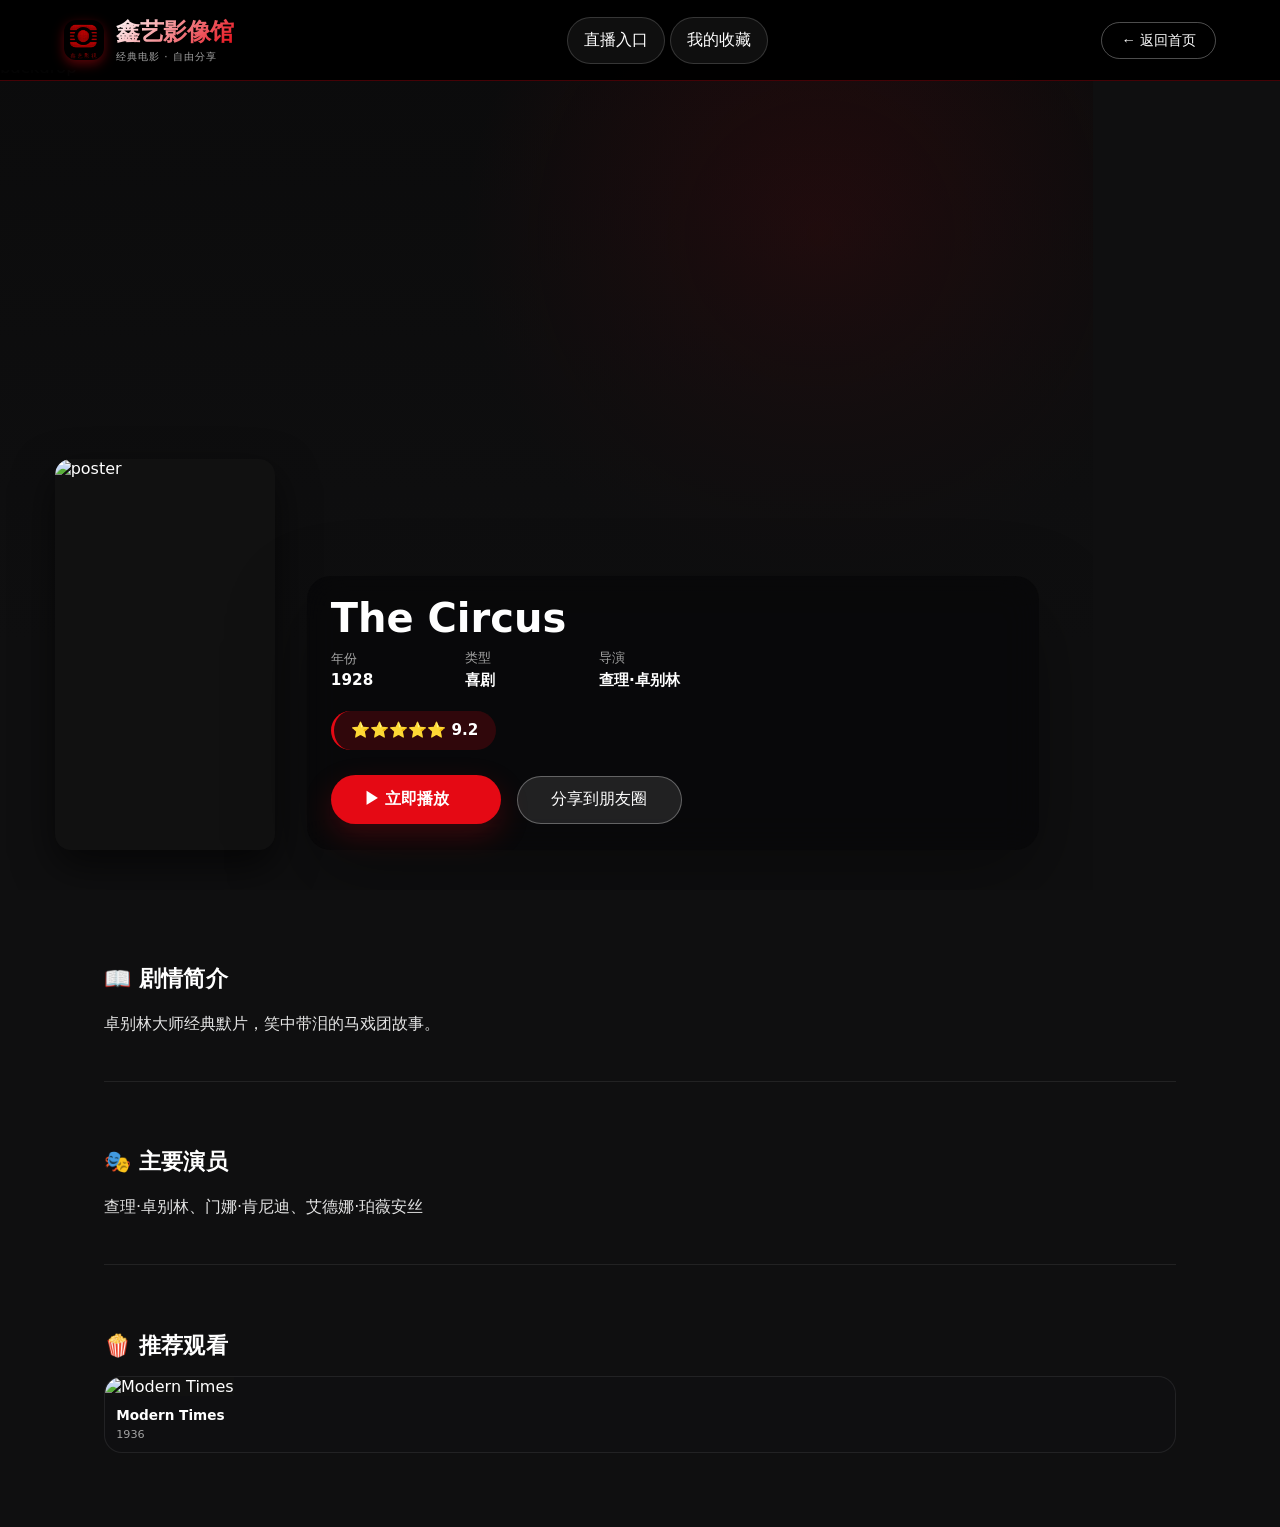
==== detail.html @ df00d4f8 "同步 The General 数据到 detail.html 和 movies-data.js" ====
<!DOCTYPE html>
<html lang="zh-CN">
<head>
    <meta charset="UTF-8">
    <meta name="viewport" content="width=device-width, initial-scale=1.0">
    <meta name="description" content="鑫艺影像馆，经典电影自由分享平台。">
    <meta property="og:title" content="电影详情 - 鑫艺影像馆">
    <meta property="og:description" content="观看并分享经典电影。">
    <meta property="og:image" content="https://pub-c8dff8c2f0a44d65a2aa76008f27ed86.r2.dev/Circle_hb_h.png">
    <meta property="og:type" content="video.movie">
    <link rel="icon" href="logo.png">
    <link rel="apple-touch-icon" href="logo.png">
    <title>电影详情 - 鑫艺影像馆</title>
    <!-- HLS.js 库 (CDN) -->
    <script src="https://cdn.jsdelivr.net/npm/hls.js@latest"></script>
    <style>
        * {
            margin: 0;
            padding: 0;
            box-sizing: border-box;
        }

        body {
            background-color: #0f0f10;
            font-family: system-ui, -apple-system, 'Segoe UI', Roboto, 'Helvetica Neue', sans-serif;
            color: #fff;
        }

        body.modal-open {
            overflow: hidden;
            touch-action: none;
        }

        :root {
            --movie-poster-aspect: 941 / 1672;
            --movie-backdrop-aspect: 1448 / 1086;
            --subtitle-font-family: system-ui, -apple-system, 'Segoe UI', Roboto, 'Helvetica Neue', sans-serif;
            --subtitle-font-size: 1rem;
            --subtitle-line-height: 0.95;
            --subtitle-bottom: 8%;
            --subtitle-offset: 0px;
        }

        /* 导航栏 */
        .navbar {
            position: fixed;
            top: 0;
            left: 0;
            right: 0;
            background: rgba(0,0,0,0.95);
            z-index: 100;
            padding: 1rem 5%;
            display: flex;
            justify-content: space-between;
            align-items: center;
            border-bottom: 1px solid rgba(229, 9, 20, 0.3);
        }

        .logo {
            display: flex;
            align-items: center;
            gap: 12px;
            cursor: pointer;
            transition: all 0.3s;
            text-decoration: none;
            min-width: 0;
        }

        .logo:hover {
            transform: translateY(-2px);
        }

        .logo-icon {
            width: 40px;
            height: 40px;
            flex: 0 0 40px;
            display: block;
            border-radius: 12px;
            box-shadow: 0 4px 12px rgba(229, 9, 20, 0.4);
            transition: all 0.3s;
            object-fit: contain;
            background: transparent;
        }

        .logo:hover .logo-icon {
            transform: rotate(6deg) scale(1.05);
            box-shadow: 0 6px 16px rgba(229, 9, 20, 0.6);
        }

        .logo-text {
            display: flex;
            flex-direction: column;
            gap: 2px;
            min-width: 0;
        }

        .logo-brand {
            font-size: 1.5rem;
            font-weight: 800;
            background: linear-gradient(135deg, #fff 0%, #e50914 100%);
            -webkit-background-clip: text;
            background-clip: text;
            color: transparent;
            letter-spacing: -0.5px;
            transition: all 0.3s;
            white-space: nowrap;
        }

        .logo:hover .logo-brand {
            font-size: 1.55rem;
        }

        .logo-tagline {
            font-size: 0.65rem;
            color: #a3a3a3;
            font-weight: 500;
            letter-spacing: 1px;
            text-transform: uppercase;
            transition: color 0.3s;
            white-space: nowrap;
        }

        .logo:hover .logo-tagline {
            color: #e50914;
        }

        .back-btn {
            background: transparent;
            border: 1px solid rgba(255,255,255,0.3);
            color: white;
            padding: 0.5rem 1.2rem;
            border-radius: 20px;
            cursor: pointer;
            font-size: 0.9rem;
            transition: all 0.2s;
        }
        .nav-link {
            display: inline-flex;
            align-items: center;
            justify-content: center;
            padding: 0.75rem 1rem;
            border-radius: 999px;
            border: 1px solid rgba(255,255,255,0.16);
            color: #fff;
            background: rgba(255,255,255,0.06);
            text-decoration: none;
            transition: all 0.2s;
        }

        .nav-link:hover {
            background: rgba(255,255,255,0.14);
            transform: translateY(-1px);
        }

        .back-btn:hover {
            background: rgba(255,255,255,0.1);
        }

        /* 详情容器 */
        .detail-container {
            margin-top: 70px;
        }

        /* 头部背景 */
        .detail-header {
            position: relative;
            aspect-ratio: var(--movie-backdrop-aspect);
            height: auto;
            max-height: 820px;
            min-height: 520px;
            overflow: hidden;
            background:
                radial-gradient(circle at 75% 20%, rgba(229,9,20,0.16), transparent 34%),
                #0f0f10;
        }

        .detail-backdrop {
            position: absolute;
            width: 100%;
            height: 100%;
            object-fit: cover;
            transform: scale(1.03);
            filter: brightness(0.46) contrast(1.05);
            z-index: 1;
        }

        .detail-overlay {
            position: absolute;
            top: 0;
            left: 0;
            width: 100%;
            height: 100%;
            background: linear-gradient(180deg, rgba(0,0,0,0.25) 0%, rgba(15,15,16,0.92) 70%);
            z-index: 2;
        }

        .detail-hero-content {
            position: absolute;
            bottom: 2rem;
            left: 5%;
            right: 5%;
            z-index: 3;
            display: flex;
            gap: 2rem;
            align-items: flex-end;
            flex-wrap: wrap;
            max-width: 1200px;
            margin: 0 auto;
            padding: 0.5rem 0;
        }

        .detail-poster {
            width: 220px;
            flex-shrink: 0;
            aspect-ratio: var(--movie-poster-aspect);
            border-radius: 16px;
            object-fit: cover;
            background: #111;
            box-shadow: 0 16px 40px rgba(0,0,0,0.6);
        }

        .detail-title-section {
            flex: 1;
            min-width: 240px;
            animation: fadeInUp 0.8s ease-out;
            padding: 1.4rem 1.5rem 1.6rem;
            border-radius: 24px;
            background: rgba(6, 6, 8, 0.62);
            backdrop-filter: blur(18px);
            box-shadow: 0 30px 80px rgba(0, 0, 0, 0.35);
        }

        .detail-title {
            font-size: 2.5rem;
            line-height: 1.02;
            font-weight: 800;
            margin-bottom: 0.6rem;
            max-width: 100%;
        }

        .detail-meta {
            display: flex;
            gap: 1.5rem;
            margin-bottom: 1.25rem;
            flex-wrap: wrap;
            font-size: 0.95rem;
            align-items: center;
        }

        .detail-meta-item {
            display: flex;
            flex-direction: column;
            gap: 0.2rem;
            min-width: 110px;
        }

        .detail-meta-label {
            color: #a3a3a3;
            font-size: 0.82rem;
            letter-spacing: 0.01em;
        }

        .detail-meta-value {
            color: #fff;
            font-weight: 600;
            letter-spacing: 0.01em;
        }

        .detail-rating {
            display: inline-flex;
            align-items: center;
            justify-content: center;
            background: rgba(229,9,20,0.18);
            border-left: 3px solid #e50914;
            padding: 0.65rem 1.1rem;
            border-radius: 999px;
            margin-bottom: 0.2rem;
            font-size: 0.95rem;
            font-weight: 600;
        }

        .detail-actions {
            display: flex;
            gap: 1rem;
            margin-top: 1.4rem;
            flex-wrap: wrap;
            align-items: center;
        }

        .btn-play-large {
            background: #e50914;
            border: none;
            color: white;
            padding: 0.88rem 2.1rem;
            font-size: 1rem;
            font-weight: 700;
            border-radius: 40px;
            cursor: pointer;
            display: inline-flex;
            align-items: center;
            gap: 8px;
            transition: transform 0.2s, background 0.2s;
            min-width: 170px;
            box-shadow: 0 12px 30px rgba(229, 9, 20, 0.22);
        }
        .btn-play-large:hover {
            background: #b20710;
            transform: scale(1.02);
        }

        .btn-share {
            background: rgba(255,255,255,0.1);
            border: 1px solid rgba(255,255,255,0.3);
            color: white;
            padding: 0.8rem 1.5rem;
            border-radius: 40px;
            cursor: pointer;
            font-size: 1rem;
            transition: all 0.2s;
        }
        .btn-share {
            min-width: 165px;
        }

        .btn-share:hover {
            background: rgba(255,255,255,0.22);
        }

        .share-toast {
            position: fixed;
            left: 50%;
            bottom: 2rem;
            transform: translateX(-50%) translateY(20px);
            max-width: min(90vw, 460px);
            background: rgba(24,24,28,0.96);
            color: #fff;
            border: 1px solid rgba(255,255,255,0.14);
            border-radius: 14px;
            padding: 0.9rem 1.1rem;
            box-shadow: 0 16px 40px rgba(0,0,0,0.35);
            opacity: 0;
            pointer-events: none;
            transition: opacity 0.2s, transform 0.2s;
            z-index: 2000;
            line-height: 1.5;
            font-size: 0.92rem;
        }

        .share-toast.show {
            opacity: 1;
            transform: translateX(-50%) translateY(0);
        }

        /* 内容区 */
        .detail-content {
            max-width: 1200px;
            margin: 0 auto;
            padding: 3rem 5%;
            display: grid;
            gap: 2.5rem;
        }

        .content-section {
            margin-bottom: 0;
            padding: 1.6rem 0;
            border-bottom: 1px solid rgba(255,255,255,0.08);
        }

        .content-section:last-child {
            border-bottom: none;
        }

        .section-title {
            font-size: 1.36rem;
            font-weight: 700;
            margin-bottom: 1rem;
            display: flex;
            align-items: center;
            gap: 0.6rem;
            letter-spacing: 0.01em;
        }

        .overview-text {
            line-height: 1.9;
            font-size: 1rem;
            color: #e3e3e3;
            margin-bottom: 1rem;
            max-width: 860px;
        }

        /* 推荐区 */
        .recommendations {
            display: grid;
            grid-template-columns: repeat(auto-fit, minmax(180px, 1fr));
            gap: 1.5rem;
        }

        .rec-card {
            background: rgba(16,16,18,0.96);
            border: 1px solid rgba(255,255,255,0.08);
            border-radius: 18px;
            overflow: hidden;
            cursor: pointer;
            transition: transform 0.25s, box-shadow 0.25s, border-color 0.25s;
        }
        .rec-card:hover {
            transform: translateY(-6px) scale(1.02);
            box-shadow: 0 20px 40px rgba(0,0,0,0.28);
            border-color: rgba(229,9,20,0.25);
        }

        .rec-poster {
            width: 100%;
            aspect-ratio: var(--movie-poster-aspect);
            object-fit: cover;
            background: #111;
        }

        .rec-info {
            padding: 0.7rem;
        }

        .rec-title {
            font-size: 0.85rem;
            font-weight: 600;
            white-space: nowrap;
            overflow: hidden;
            text-overflow: ellipsis;
            margin-bottom: 0.3rem;
        }

        .rec-year {
            font-size: 0.7rem;
            color: #a3a3a3;
        }

        /* 视频播放器 */
        .modal {
            display: none;
            position: fixed;
            top: 0;
            left: 0;
            width: 100%;
            height: 100vh;
            height: 100dvh;
            background: rgba(0,0,0,0.96);
            z-index: 1000;
            justify-content: center;
            align-items: center;
            backdrop-filter: blur(8px);
            padding: max(1rem, env(safe-area-inset-top)) max(1rem, env(safe-area-inset-right)) max(1rem, env(safe-area-inset-bottom)) max(1rem, env(safe-area-inset-left));
        }
        .modal.active {
            display: flex;
            animation: fadeIn 0.2s;
        }
        .modal-container {
            width: 90%;
            max-width: 1000px;
            max-height: calc(100dvh - 2rem);
            background: #000;
            border-radius: 16px;
            overflow: visible;
            position: relative;
        }

        /* 播放器容器 */
        .player-container {
            position: relative;
            width: 100%;
            background: #000;
        }

        .video-wrapper {
            aspect-ratio: 16 / 9;
            width: 100%;
            max-height: calc(100dvh - 2rem);
            position: relative;
            background: #000;
        }
        .video-wrapper video {
            width: 100%;
            height: 100%;
            outline: none;
            display: block;
            object-fit: contain;
        }

        /* 字幕样式 */
        video::cue {
            color: #fff;
            font-family: var(--subtitle-font-family);
            font-size: var(--subtitle-font-size);
            line-height: var(--subtitle-line-height);
            white-space: pre-wrap;
            text-shadow: 0 0 12px rgba(0,0,0,0.9);
            background: rgba(0,0,0,0.35);
            padding: 0.08em 0.18em;
            transform: translateY(var(--subtitle-offset));
        }
        video::-webkit-media-text-track-display-container {
            bottom: var(--subtitle-bottom);
        }

        .menu-section {
            padding: 10px 15px 6px;
            color: rgba(255,255,255,0.75);
            font-size: 12px;
            letter-spacing: 0.04em;
            text-transform: uppercase;
            pointer-events: none;
        }

        .menu-item.selected {
            background: rgba(255,255,255,0.12);
        }

        /* 播放器控制条 */
        .player-controls {
            position: absolute;
            bottom: 0;
            left: 0;
            right: 0;
            background: linear-gradient(180deg, transparent 0%, rgba(0,0,0,0.9) 100%);
            padding: 20px 15px 10px;
            opacity: 0;
            transform: translateY(10px);
            pointer-events: none;
            transition: opacity 0.3s, transform 0.3s;
            z-index: 10;
        }

        .player-container.controls-visible .player-controls {
            opacity: 1;
            transform: translateY(0);
            pointer-events: auto;
        }

        /* 进度条 */
        .progress-bar-container {
            width: 100%;
            height: 4px;
            background: rgba(255,255,255,0.2);
            border-radius: 2px;
            cursor: pointer;
            margin-bottom: 10px;
            position: relative;
        }

        .progress-bar {
            height: 100%;
            background: #e50914;
            border-radius: 2px;
            width: 0%;
            transition: width 0.1s linear;
        }

        .buffer-bar {
            position: absolute;
            height: 100%;
            background: rgba(255,255,255,0.3);
            border-radius: 2px;
            width: 0%;
        }

        /* 控制按钮 */
        .controls {
            display: flex;
            align-items: center;
            justify-content: space-between;
            gap: 10px;
        }

        .controls-left {
            display: flex;
            align-items: center;
            gap: 8px;
        }

        .player-btn {
            background: none;
            border: none;
            color: white;
            cursor: pointer;
            font-size: 18px;
            padding: 4px 8px;
            border-radius: 4px;
            transition: background 0.2s;
        }

        .player-btn:hover {
            background: rgba(255,255,255,0.1);
        }

        .time-display {
            color: #aaa;
            font-size: 12px;
            font-weight: 500;
            min-width: 60px;
        }

        /* 设置菜单 */
        .settings-menu {
            display: none;
            position: absolute;
            bottom: 100%;
            right: 0;
            background: rgba(30,30,30,0.95);
            border-radius: 8px;
            overflow: hidden;
            min-width: 150px;
            margin-bottom: 10px;
            z-index: 20;
        }

        .settings-menu.active {
            display: block;
        }

        .menu-item {
            padding: 10px 15px;
            color: white;
            cursor: pointer;
            font-size: 13px;
            border-bottom: 1px solid rgba(255,255,255,0.1);
            transition: background 0.2s;
        }

        .menu-item:hover {
            background: rgba(255,255,255,0.1);
        }

        .menu-item:last-child {
            border-bottom: none;
        }

        .menu-item.active {
            color: #e50914;
            font-weight: 600;
        }

        /* 状态指示 */
        .player-status {
            position: absolute;
            top: 10px;
            right: 10px;
            background: rgba(0,0,0,0.7);
            color: #aaa;
            padding: 4px 10px;
            border-radius: 4px;
            font-size: 12px;
            z-index: 5;
            display: none;
        }

        .player-status.show {
            display: block;
        }

        .status-buffering::before {
            content: '⟳ ';
            color: #e50914;
            animation: spin 1s linear infinite;
        }

        @keyframes spin {
            0% { transform: rotate(0deg); }
            100% { transform: rotate(360deg); }
        }

        .close-modal {
            position: absolute;
            top: -40px;
            right: 0;
            background: rgba(0,0,0,0.5);
            border: none;
            color: white;
            font-size: 28px;
            cursor: pointer;
            z-index: 10;
            padding: 0 10px;
            border-radius: 30px;
        }

        @keyframes fadeInUp {
            from {
                opacity: 0;
                transform: translateY(40px);
            }
            to {
                opacity: 1;
                transform: translateY(0);
            }
        }
        @keyframes fadeIn {
            from { opacity: 0; }
            to { opacity: 1; }
        }

        @media (max-width: 768px) {
            .navbar {
                gap: 0.6rem;
                padding: 0.75rem 1rem;
            }
            .navbar > div:first-child {
                flex: 1 1 auto;
            }
            .nav-link,
            .back-btn {
                padding: 0.5rem 0.65rem;
                font-size: 0.8rem;
                white-space: nowrap;
            }
            .detail-header {
                height: 560px;
                min-height: 560px;
                max-height: none;
                aspect-ratio: var(--movie-backdrop-aspect);
            }
            .detail-hero-content {
                flex-direction: column;
                align-items: center;
                text-align: center;
            }
            .detail-poster {
                width: 140px;
            }
            .detail-title {
                font-size: 1.8rem;
            }
            .detail-meta {
                justify-content: center;
                gap: 1rem;
            }
            .detail-actions {
                justify-content: center;
            }
            .recommendations {
                grid-template-columns: repeat(auto-fill, minmax(120px, 1fr));
            }
            .logo {
                gap: 8px;
                min-width: 0;
            }
            .logo-icon {
                width: 36px;
                height: 36px;
                flex-basis: 36px;
                font-size: 20px;
            }
            .logo-brand {
                font-size: 1.2rem;
            }
            .logo-tagline {
                font-size: 0.6rem;
                display: none;
            }
            .modal {
                align-items: center;
                width: 100vw;
                height: 100vh;
                height: 100dvh;
                padding: 0;
            }
            .modal-container {
                width: 100vw;
                height: auto;
                max-height: 100dvh;
                max-width: none;
                border-radius: 0;
                overflow: hidden;
                display: flex;
                align-items: center;
                justify-content: center;
            }
            .player-container {
                flex: 0 0 auto;
                width: 100vw;
                min-width: 0;
                min-height: 0;
                display: flex;
                align-items: center;
                justify-content: center;
            }
            .video-wrapper {
                flex: 1 1 auto;
                width: 100%;
                height: auto;
                min-width: 0;
                min-height: 0;
                aspect-ratio: 16 / 9;
                max-height: none;
            }
            .player-controls {
                padding: 16px 10px calc(10px + env(safe-area-inset-bottom));
            }
            .controls {
                gap: 6px;
                min-width: 0;
            }
            .controls-left {
                gap: 4px;
                min-width: 0;
            }
            .player-btn {
                font-size: 16px;
                padding: 5px 7px;
            }
            .time-display {
                min-width: auto;
                font-size: 11px;
                white-space: nowrap;
            }
            .close-modal {
                top: 0.5rem;
                right: 0.5rem;
                width: 40px;
                height: 40px;
                padding: 0;
                display: grid;
                place-items: center;
                background: rgba(0,0,0,0.75);
            }
        }
    </style>
</head>

<body>

<nav class="navbar">
    <div class="logo" onclick="goHome()">
        <img class="logo-icon" src="logo.png" alt="鑫艺影像馆 logo">
        <div class="logo-text">
            <div class="logo-brand">鑫艺影像馆</div>
            <div class="logo-tagline">经典电影 · 自由分享</div>
        </div>
    </div>
    <div>
        <a class="nav-link" href="live.html">直播入口</a>
        <a class="nav-link" href="favorites.html">我的收藏</a>
    </div>
    <button class="back-btn" onclick="goHome()">← 返回首页</button>
</nav>

<div class="detail-container">
    <!-- 头部 -->
    <div class="detail-header">
        <img class="detail-backdrop" id="detailBackdrop" src="" alt="backdrop">
        <div class="detail-overlay"></div>
        <div class="detail-hero-content">
            <img class="detail-poster" id="detailPoster" src="" alt="poster">
            <div class="detail-title-section">
                <h1 class="detail-title" id="detailTitle">加载中...</h1>
                <div class="detail-meta">
                    <div class="detail-meta-item">
                        <div class="detail-meta-label">年份</div>
                        <div class="detail-meta-value" id="detailYear">-</div>
                    </div>
                    <div class="detail-meta-item">
                        <div class="detail-meta-label">类型</div>
                        <div class="detail-meta-value" id="detailGenre">-</div>
                    </div>
                    <div class="detail-meta-item">
                        <div class="detail-meta-label">导演</div>
                        <div class="detail-meta-value" id="detailDirector">-</div>
                    </div>
                </div>
                <div class="detail-rating" id="detailRating">⭐⭐⭐⭐⭐ 9.0</div>
                <div class="detail-actions">
                    <button class="btn-play-large" id="playBtn">▶ 立即播放</button>
                    <button class="btn-share" id="shareMovieBtn" type="button">分享到朋友圈</button>
                </div>
            </div>
        </div>
    </div>

    <div class="share-toast" id="shareToast" role="status" aria-live="polite"></div>

    <!-- 内容 -->
    <div class="detail-content">
        <!-- 剧情简介 -->
        <div class="content-section">
            <h2 class="section-title">📖 剧情简介</h2>
            <p class="overview-text" id="detailOverview"></p>
        </div>

        <!-- 演员信息 -->
        <div class="content-section">
            <h2 class="section-title">🎭 主要演员</h2>
            <div class="overview-text" id="detailCast"></div>
        </div>

        <!-- 推荐电影 -->
        <div class="content-section">
            <h2 class="section-title">🍿 推荐观看</h2>
            <div class="recommendations" id="recommendationsGrid"></div>
        </div>
    </div>
</div>

<!-- 播放器 -->
<div id="videoModal" class="modal">
    <div class="modal-container">
        <button class="close-modal" id="closeModalBtn">✕</button>
        <div class="player-container" id="playerContainer">
            <div class="video-wrapper">
                <video id="videoPlayer" playsinline webkit-playsinline preload="metadata" crossorigin="anonymous" controlsList="nodownload"></video>
                <div class="player-status" id="playerStatus"></div>
            </div>
            <!-- 高级控制条 -->
            <div class="player-controls" id="playerControls">
                <div class="progress-bar-container" id="progressContainer">
                    <div class="buffer-bar" id="bufferBar"></div>
                    <div class="progress-bar" id="progressBar"></div>
                </div>
                <div class="controls">
                    <div class="controls-left">
                        <button class="player-btn" id="playPauseBtn" title="播放/暂停">▶</button>
                        <div class="time-display">
                            <span id="currentTime">0:00</span> / <span id="duration">0:00</span>
                        </div>
                    </div>
                    <div style="flex: 1;"></div>
                    <div class="controls-left">
                        <button class="player-btn" id="speedBtn" title="播放速度">1x</button>
                        <button class="player-btn" id="qualityBtn" title="分辨率">
                            🎬
                            <div class="settings-menu" id="qualityMenu"></div>
                        </button>
                        <button class="player-btn" id="subtitleBtn" title="字幕设置">
                            字
                            <div class="settings-menu" id="subtitleMenu"></div>
                        </button>
                        <button class="player-btn" id="fullscreenBtn" title="全屏">⛶</button>
                    </div>
                </div>
            </div>
        </div>
    </div>
</div>

<script src="player.js?v=20260531-decode-fix"></script>
<script>
    // 电影数据（与主页同步）
    const moviesData = [
        { 
            id: 1,
            title: "The Circus", 
            year: 1928, 
            genre: "Comedy", 
            overview: "卓别林大师经典默片，笑中带泪的马戏团故事。", 
            director: "查理·卓别林",
            cast: "查理·卓别林、门娜·肯尼迪、艾德娜·珀薇安丝",
            rating: "⭐⭐⭐⭐⭐ 9.2", 
            backdrop: "https://pub-c8dff8c2f0a44d65a2aa76008f27ed86.r2.dev/Circle_hb_h.png", 
            poster: "https://pub-c8dff8c2f0a44d65a2aa76008f27ed86.r2.dev/Circle_hb_s.png", 
            hlsUrl: "https://pub-c8dff8c2f0a44d65a2aa76008f27ed86.r2.dev/hls/the-circus/index.m3u8",
            videoUrl: "",
            audioUrl: "",
            fallbackVideoUrl: ""
        },
        { 
            id: 2,
            title: "All Quiet on the Western Front", 
            year: 1930, 
            genre: "Drama", 
            overview: "根据埃里希·玛丽亚·雷马克的同名小说改编，影片以第一次世界大战为背景，通过一个普通德国士兵的视角，真实而深刻地反映了战争的残酷性与毁灭性。影片不仅展现了战争中的血腥与死亡，更重要的是揭示了战争对人性的摧残。这部影片开创了战争电影的新纪元，其反战主题在当时引起了巨大的社会反响。", 
            director: "刘易斯·迈尔斯通",
            cast: "莱万·艾伦、路易斯·沃尔海姆、约翰·威斯利",
            rating: "⭐⭐⭐⭐⭐ 8.9", 
            backdrop: "https://pub-c8dff8c2f0a44d65a2aa76008f27ed86.r2.dev/backdrops/all_quiet_backdrop.jpg?v=20260524", 
            poster: "https://pub-c8dff8c2f0a44d65a2aa76008f27ed86.r2.dev/posters/all_quiet_poster.jpg?v=20260524", 
            hlsUrl: "https://pub-c8dff8c2f0a44d65a2aa76008f27ed86.r2.dev/videos/west_no_war/index.m3u8",
            videoUrl: "", 
            subtitleUrl: "subtitles/west_no_war.vtt",
            fallbackVideoUrl: ""  
        },
        { 
            id: 3,
            title: "Metropolis", 
            year: 1927, 
            genre: "Sci-Fi", 
            overview: "这部德国表现主义科幻杰作由弗里茨·朗执导，设定在未来的摩天楼城市，通过对现代社会阶级分化的讽刺描绘，探讨了资本主义社会中阶级冲突的问题。影片具有超前的视觉设计和宏大的场景制作，深刻影响了后世科幻电影的发展，被认为是电影史上最重要的作品之一。", 
            director: "弗里茨·朗",
            cast: "古斯塔夫·弗勒利希、布里吉特·海姆、阿尔弗雷德·阿贝尔",
            rating: "⭐⭐⭐⭐⭐ 8.5", 
            backdrop: "https://pub-c8dff8c2f0a44d65a2aa76008f27ed86.r2.dev/backdrops/Metropolis_backdrop.jpg", 
            poster: "https://pub-c8dff8c2f0a44d65a2aa76008f27ed86.r2.dev/posters/Metropolis_poster.jpg", 
            hlsUrl: "https://pub-c8dff8c2f0a44d65a2aa76008f27ed86.r2.dev/hls/metropolis/index.m3u8",
            videoUrl: "" 
        },
        { 
            id: 4,
            title: "Nosferatu", 
            year: 1922, 
            genre: "Horror", 
            overview: "这是电影史上第一部吸血鬼电影，改编自勃拉姆·斯托克的经典小说《德古拉》。影片运用了表现主义的视觉手法，营造出压抑而诡异的恐怖氛围。虽然这是一部默片，但导演弗里茨·穆瑙通过精妙的镜头语言、灯光设计和美术指导，创造了一个令人毛骨悚然的吸血鬼形象，至今仍被认为是恐怖电影的经典之作。", 
            director: "弗里茨·穆瑙",
            cast: "马克斯·施雷克、古斯塔夫·冯·瓦根海姆、格雷塔·施罗德-马坦",
            rating: "⭐⭐⭐⭐ 8.0", 
            backdrop: "https://pub-c8dff8c2f0a44d65a2aa76008f27ed86.r2.dev/backdrops/Nosferatu_backdrop.jpg",
            poster: "https://pub-c8dff8c2f0a44d65a2aa76008f27ed86.r2.dev/posters/Nosferatu_poster.jpg",
            hlsUrl: "https://pub-c8dff8c2f0a44d65a2aa76008f27ed86.r2.dev/hls/nosferatu/index.m3u8",
            videoUrl: "" 
        },
        { 
            id: 5,
            title: "Modern Times", 
            year: 1936, 
            genre: "Comedy", 
            overview: "卓别林最后一部默片，也是他对工业时代社会的深刻讽刺。影片讲述了一个工厂工人在现代化生产线中的困境与挣扎，通过幽默夸张的表演手法，揭露了机器时代对人性的压抑。影片将喜剧与社会批评完美融合，既能让观众发笑，又能引发深刻的思考。这部影片标志着默片时代的终结，也是卓别林艺术成就的巅峰之作。", 
            director: "查理·卓别林",
            cast: "查理·卓别林、宝琳·戈达德、亨利·伯格曼",
            rating: "⭐⭐⭐⭐⭐ 9.0", 
            backdrop: "https://pub-c8dff8c2f0a44d65a2aa76008f27ed86.r2.dev/backdrops/modern_times_backdrop.jpg", 
            poster: "https://pub-c8dff8c2f0a44d65a2aa76008f27ed86.r2.dev/posters/modern_times_poster.jpg", 
            hlsUrl: "https://pub-c8dff8c2f0a44d65a2aa76008f27ed86.r2.dev/hls/modern-times/index.m3u8",
            videoUrl: "" 
        },
        { 
            id: 6,
            title: "Frankenstein", 
            year: 1931, 
            genre: "Horror", 
            overview: "科学怪人的银幕始祖，哥特恐怖经典。", 
            director: "詹姆斯·惠尔",
            cast: "科林·克莱夫、鲍里斯·卡洛夫、梅·克拉克",
            rating: "⭐⭐⭐⭐ 7.8", 
            backdrop: "https://pub-c8dff8c2f0a44d65a2aa76008f27ed86.r2.dev/backdrops/frankenstein_backdrop.jpg",
            poster: "https://pub-c8dff8c2f0a44d65a2aa76008f27ed86.r2.dev/posters/frankenstein_poster.jpg",
            hlsUrl: "https://pub-c8dff8c2f0a44d65a2aa76008f27ed86.r2.dev/hls/frankenstein/index.m3u8",
            videoUrl: "",
            audioUrl: "",
            fallbackVideoUrl: ""
        },
        { 
            id: 7,
            title: "The General", 
            year: 1926, 
            genre: "Action", 
            overview: "巴斯特·基顿的火车追逐动作喜剧巅峰。", 
            director: "巴斯特·基顿、克莱德·布鲁克曼",
            cast: "巴斯特·基顿、玛丽昂·梅克、格伦·卡范",
            rating: "⭐⭐⭐⭐⭐ 8.7", 
            backdrop: "https://pub-c8dff8c2f0a44d65a2aa76008f27ed86.r2.dev/backdrops/the_general_backdrop.jpg",
            poster: "https://pub-c8dff8c2f0a44d65a2aa76008f27ed86.r2.dev/posters/the_general_poster.jpg", 
            hlsUrl: "https://pub-c8dff8c2f0a44d65a2aa76008f27ed86.r2.dev/hls/the-general/index.m3u8",
            videoUrl: "",
            audioUrl: "",
            fallbackVideoUrl: ""
        }
    ];

    function getGenreLabel(genre) {
        const map = { Comedy: "喜剧", Drama: "剧情", "Sci-Fi": "科幻", Horror: "恐怖", Action: "动作" };
        return map[genre] || genre;
    }

    // 获取当前电影（从URL或localStorage）
    function getCurrentMovie() {
        const params = new URLSearchParams(window.location.search);
        const movieId = parseInt(params.get('id'));
        const movie = moviesData.find(m => m.id === movieId);
        return movie || moviesData[0];
    }

    const DEFAULT_FALLBACK_VIDEO = '';

    function getMoviePlaybackSource(movie) {
        const hlsUrl = movie.hlsUrl && movie.hlsUrl.trim();
        if (hlsUrl) {
            return {
                url: hlsUrl,
                type: 'hls',
                fallbackUrl: movie.videoUrl || movie.fallbackVideoUrl || DEFAULT_FALLBACK_VIDEO
            };
        }

        return {
            url: movie.videoUrl,
            type: 'auto',
            fallbackUrl: movie.fallbackVideoUrl || DEFAULT_FALLBACK_VIDEO
        };
    }

    window.subtitleTracksMeta = [];
    window.subtitleTracksMovieId = null;

    function getSubtitleTracks(movie) {
        if (!movie) return [];
        if (window.subtitleTracksMovieId === movie.id && Array.isArray(window.subtitleTracksMeta) && window.subtitleTracksMeta.length) {
            return window.subtitleTracksMeta;
        }
        if (Array.isArray(movie.subtitleTracks) && movie.subtitleTracks.length) {
            return movie.subtitleTracks.map(track => ({
                label: track.label || (track.srclang === 'zh' ? '中文' : track.srclang),
                srclang: track.srclang || 'zh',
                src: track.src,
                default: track.default !== false
            }));
        }
        if (movie.subtitleUrl) {
            return [{
                label: movie.subtitleLabel || '中文字幕',
                srclang: movie.subtitleLang || 'zh',
                src: movie.subtitleUrl,
                default: true
            }];
        }
        return [];
    }

    async function resolveSubtitleTracks(movie) {
        if (!movie) return [];
        if (window.subtitleTracksMovieId === movie.id && Array.isArray(window.subtitleTracksMeta) && window.subtitleTracksMeta.length) {
            return window.subtitleTracksMeta;
        }

        if (Array.isArray(movie.subtitleTracks) && movie.subtitleTracks.length) {
            window.subtitleTracksMeta = movie.subtitleTracks.map(track => ({
                label: track.label || (track.srclang === 'zh' ? '中文' : track.srclang),
                srclang: track.srclang || 'zh',
                src: track.src,
                default: track.default !== false
            }));
            window.subtitleTracksMovieId = movie.id;
            return window.subtitleTracksMeta;
        }

        if (!movie.subtitleUrl) {
            window.subtitleTracksMeta = [];
            window.subtitleTracksMovieId = movie.id;
            return [];
        }

        try {
            const response = await fetch(movie.subtitleUrl);
            if (!response.ok) throw new Error('字幕加载失败');
            const text = await response.text();
            const tracks = parseBilingualVttTracks(text);
            if (tracks.length) {
                window.subtitleTracksMeta = tracks;
                window.subtitleTracksMovieId = movie.id;
                return tracks;
            }
        } catch (error) {
            console.warn('Resolve subtitle tracks failed:', error);
        }

        window.subtitleTracksMeta = [{
            label: movie.subtitleLabel || '中文字幕',
            srclang: movie.subtitleLang || 'zh',
            src: movie.subtitleUrl,
            default: true
        }];
        window.subtitleTracksMovieId = movie.id;
        return window.subtitleTracksMeta;
    }

    function parseBilingualVttTracks(text) {
        const cues = [];
        const lines = text.replace(/\r/g, '').split('\n');
        let i = 0;

        while (i < lines.length) {
            const line = lines[i].trim();
            if (!line || line === 'WEBVTT') {
                i += 1;
                continue;
            }

            let identifier = null;
            let timeLine = line;
            if (!timeLine.includes('-->')) {
                identifier = timeLine;
                i += 1;
                timeLine = lines[i] ? lines[i].trim() : '';
            }

            if (!timeLine.includes('-->')) {
                i += 1;
                continue;
            }

            const [start, end] = timeLine.split('-->').map(s => s.trim());
            i += 1;
            const textLines = [];
            while (i < lines.length && lines[i].trim()) {
                textLines.push(lines[i]);
                i += 1;
            }
            cues.push({ identifier, start, end, text: textLines.join('\n') });
        }

        const groups = cues.reduce((acc, cue) => {
            const key = `${cue.start}|${cue.end}`;
            if (!acc[key]) acc[key] = [];
            acc[key].push(cue);
            return acc;
        }, {});

        const chineseCues = [];
        const englishCues = [];

        const detectLang = (content) => {
            if (/[*\u4e00-\u9fff]/.test(content)) return 'zh';
            if (/[A-Za-z]/.test(content)) return 'en';
            return 'unknown';
        };

        Object.values(groups).forEach(group => {
            const zh = group.find(c => detectLang(c.text) === 'zh');
            const en = group.find(c => detectLang(c.text) === 'en');

            if (zh && en) {
                chineseCues.push(zh);
                englishCues.push(en);
                return;
            }

            if (group.length === 1) {
                const parts = group[0].text.split(/\n+/).map(line => line.trim()).filter(Boolean);
                const zhLine = parts.find(line => /[\u4e00-\u9fff]/.test(line));
                const enLine = parts.find(line => /[A-Za-z]/.test(line));
                if (zhLine && enLine) {
                    chineseCues.push({ ...group[0], text: zhLine });
                    englishCues.push({ ...group[0], text: enLine });
                    return;
                }
            }

            if (zh) {
                chineseCues.push(zh);
            }
            if (en) {
                englishCues.push(en);
            }
            if (!zh && !en && group[0]) {
                chineseCues.push(group[0]);
                englishCues.push(group[0]);
            }
        });

        const buildVtt = (cuesList) => {
            return ['WEBVTT', '']
                .concat(cuesList.map(cue => `${cue.start} --> ${cue.end}\n${cue.text}`))
                .join('\n\n');
        };

        const tracks = [];
        if (chineseCues.length) {
            const blob = new Blob([buildVtt(chineseCues)], { type: 'text/vtt' });
            tracks.push({ label: '中文', srclang: 'zh', src: URL.createObjectURL(blob), default: true });
        }
        if (englishCues.length) {
            const blob = new Blob([buildVtt(englishCues)], { type: 'text/vtt' });
            tracks.push({ label: 'English', srclang: 'en', src: URL.createObjectURL(blob), default: chineseCues.length === 0 });
        }
        return tracks;
    }

    window.subtitleStyleState = {
        fontFamily: 'system-ui, -apple-system, "Segoe UI", Roboto, "Helvetica Neue", sans-serif',
        fontSize: '1rem',
        position: 'bottom',
        visible: true
    };

    function updateSubtitleStyleVars() {
        const root = document.documentElement;
        root.style.setProperty('--subtitle-font-family', window.subtitleStyleState.fontFamily);
        root.style.setProperty('--subtitle-font-size', window.subtitleStyleState.fontSize);
        root.style.setProperty('--subtitle-line-height', '0.95');

        let bottomValue = '8%';
        let offsetValue = '0px';
        if (window.subtitleStyleState.position === 'top') {
            bottomValue = '70%';
            offsetValue = '-16px';
        } else if (window.subtitleStyleState.position === 'middle') {
            bottomValue = '35%';
            offsetValue = '-8px';
        }

        root.style.setProperty('--subtitle-bottom', bottomValue);
        root.style.setProperty('--subtitle-offset', offsetValue);
    }

    window.currentSubtitleTrackIndex = 0;

    window.selectSubtitleTrack = function(index) {
        const video = document.getElementById('videoPlayer');
        const tracks = video?.textTracks || [];
        if (!tracks.length || index < 0 || index >= tracks.length) return;

        tracks.forEach((track, i) => {
            track.mode = i === index ? 'showing' : 'disabled';
        });
        window.currentSubtitleTrackIndex = index;
        window.subtitleStyleState.visible = true;
        renderSubtitleMenu();
    };

    window.setSubtitleVisibility = function(enabled) {
        const video = document.getElementById('videoPlayer');
        const tracks = video?.textTracks || [];
        if (!tracks.length) return;

        const track = tracks[window.currentSubtitleTrackIndex] || tracks[0];
        track.mode = enabled ? 'showing' : 'disabled';
        window.subtitleStyleState.visible = enabled;
        renderSubtitleMenu();
    };

    window.setSubtitleFontFamily = function(fontFamily) {
        window.subtitleStyleState.fontFamily = fontFamily;
        updateSubtitleStyleVars();
        renderSubtitleMenu();
    };

    window.setSubtitleFontSize = function(fontSize) {
        window.subtitleStyleState.fontSize = fontSize;
        updateSubtitleStyleVars();
        renderSubtitleMenu();
    };

    window.setSubtitlePosition = function(position) {
        window.subtitleStyleState.position = position;
        updateSubtitleStyleVars();
        renderSubtitleMenu();
    };

    updateSubtitleStyleVars();

    function showShareToast(message) {
        const toast = document.getElementById('shareToast');
        toast.textContent = message;
        toast.classList.add('show');
        window.clearTimeout(window.shareToastTimer);
        window.shareToastTimer = window.setTimeout(() => toast.classList.remove('show'), 4200);
    }

    async function shareMovie(movie) {
        const shareUrl = `${window.location.origin}${window.location.pathname}?id=${movie.id}`;
        const shareData = {
            title: `${movie.title} - 鑫艺影像馆`,
            text: `来鑫艺影像馆观看经典电影：${movie.title}`,
            url: shareUrl
        };

        if (navigator.share) {
            try {
                await navigator.share(shareData);
                return;
            } catch (error) {
                if (error.name === 'AbortError') return;
            }
        }

        try {
            await navigator.clipboard.writeText(shareData.url);
            showShareToast('链接已复制。打开微信朋友圈，粘贴链接即可分享。若在微信内浏览，也可以点右上角菜单分享到朋友圈。');
        } catch (error) {
            showShareToast('请复制当前页面地址，在微信朋友圈发布；若在微信内浏览，可点右上角菜单分享到朋友圈。');
        }
    }

    function setShareMeta(movie) {
        const meta = {
            'description': movie.overview,
            'og:title': `${movie.title} - 鑫艺影像馆`,
            'og:description': movie.overview,
            'og:image': movie.backdrop
        };

        Object.entries(meta).forEach(([key, value]) => {
            const selector = key.startsWith('og:') ? `meta[property="${key}"]` : `meta[name="${key}"]`;
            const tag = document.querySelector(selector);
            if (tag) tag.setAttribute('content', value);
        });
    }

    let detailControlsTimer = null;
    let detailControlsAutoHideSetup = false;
    let detailProgressCleanup = null;

    function getProgressKey(movieId) {
        return `progress_${movieId}`;
    }

    function getSavedProgress(movieId) {
        const value = Number(localStorage.getItem(getProgressKey(movieId)) || 0);
        return Number.isFinite(value) ? value : 0;
    }

    function saveMovieProgress(movieId, video) {
        if (!movieId || !Number.isFinite(video.currentTime)) return;
        if (Number.isFinite(video.duration) && video.duration > 0 && video.duration - video.currentTime < 12) {
            localStorage.removeItem(getProgressKey(movieId));
            return;
        }
        if (video.currentTime >= 5) {
            localStorage.setItem(getProgressKey(movieId), String(Math.floor(video.currentTime)));
        }
    }

    function restoreMovieProgress(movieId, video) {
        const saved = getSavedProgress(movieId);
        if (saved < 5) return;
        const applyProgress = () => {
            if (!Number.isFinite(video.duration)) return;
            if (saved < video.duration - 8) {
                video.currentTime = saved;
            }
            video.removeEventListener('loadedmetadata', applyProgress);
            video.removeEventListener('canplay', applyProgress);
        };
        video.addEventListener('loadedmetadata', applyProgress);
        video.addEventListener('canplay', applyProgress);
    }

    function setupContinueWatching(movie, video) {
        if (detailProgressCleanup) detailProgressCleanup();
        const save = () => saveMovieProgress(movie.id, video);
        const clear = () => localStorage.removeItem(getProgressKey(movie.id));
        video.addEventListener('timeupdate', save);
        video.addEventListener('pause', save);
        video.addEventListener('ended', clear);
        restoreMovieProgress(movie.id, video);
        detailProgressCleanup = () => {
            save();
            video.removeEventListener('timeupdate', save);
            video.removeEventListener('pause', save);
            video.removeEventListener('ended', clear);
            detailProgressCleanup = null;
        };
    }

    function showDetailPlayerControls() {
        const playerContainer = document.getElementById('playerContainer');
        playerContainer.classList.add('controls-visible');
        window.clearTimeout(detailControlsTimer);
        detailControlsTimer = window.setTimeout(() => {
            playerContainer.classList.remove('controls-visible');
        }, 5000);
    }

    function setupDetailControlAutoHide() {
        if (detailControlsAutoHideSetup) return;
        const playerContainer = document.getElementById('playerContainer');
        ['mousemove', 'touchstart', 'click', 'keydown'].forEach(eventName => {
            playerContainer.addEventListener(eventName, showDetailPlayerControls, { passive: true });
        });
        document.addEventListener('fullscreenchange', showDetailPlayerControls);
        detailControlsAutoHideSetup = true;
    }

    // 渲染详情页
    function renderDetail() {
        const movie = getCurrentMovie();
        document.getElementById('detailTitle').textContent = movie.title;
        document.getElementById('detailYear').textContent = movie.year;
        document.getElementById('detailGenre').textContent = getGenreLabel(movie.genre);
        document.getElementById('detailDirector').textContent = movie.director;
        document.getElementById('detailRating').textContent = movie.rating;
        document.getElementById('detailOverview').textContent = movie.overview;
        document.getElementById('detailCast').textContent = movie.cast;
        document.getElementById('detailBackdrop').src = movie.backdrop;
        document.getElementById('detailPoster').src = movie.poster;
        document.title = `${movie.title} - 鑫艺影像馆`;
        setShareMeta(movie);

        const savedProgress = getSavedProgress(movie.id);
        const playBtn = document.getElementById('playBtn');
        playBtn.textContent = savedProgress >= 5 ? `▶ 继续播放 ${formatTime(savedProgress)}` : '▶ 立即播放';
        playBtn.addEventListener('click', () => playMovie(movie));
        document.getElementById('shareMovieBtn').addEventListener('click', () => shareMovie(movie));

        // 推荐电影（同类型）
        const recommendations = moviesData.filter(m => m.genre === movie.genre && m.id !== movie.id);
        renderRecommendations(recommendations);
    }

    function renderRecommendations(movies) {
    const grid = document.getElementById('recommendationsGrid');
    if (!movies.length) {
        grid.innerHTML = '<p style="color:#a3a3a3;font-size:0.95rem;">暂无同类型推荐电影</p>';
        return;
    }
    grid.innerHTML = movies.map(movie => `
        <div class="rec-card" onclick="goToDetail(${movie.id})">
            <img class="rec-poster" src="${movie.poster}" alt="${movie.title}">
            <div class="rec-info">
                <div class="rec-title">${movie.title}</div>
                <div class="rec-year">${movie.year}</div>
            </div>
        </div>
    `).join('');
}
    async function playMovie(movie) {
    const modal = document.getElementById('videoModal');
    const video = document.getElementById('videoPlayer');
    modal.classList.add('active');
    document.body.classList.add('modal-open');
    setupDetailControlAutoHide();
    showDetailPlayerControls();

    // ---- 新增：处理独立音频（如果存在）----
    let audio = null;
    let syncTimer = null;

    // 移除可能残留的旧音频元素
    const oldAudio = document.getElementById('syncAudio');
    if (oldAudio) oldAudio.remove();

    if (movie.audioUrl) {
        audio = document.createElement('audio');
        audio.id = 'syncAudio';
        audio.src = movie.audioUrl;
        audio.preload = 'metadata';
        audio.style.display = 'none';
        modal.appendChild(audio);

        // 视频必须静音（避免原视频音轨干扰）
        video.muted = true;
    } else {
        video.muted = false;
    }

    video.querySelectorAll('track').forEach(track => track.remove());
    const subtitleTracks = await resolveSubtitleTracks(movie);
    window.currentSubtitleTrackIndex = subtitleTracks.findIndex(track => track.default) || 0;
    if (subtitleTracks.length) {
        subtitleTracks.forEach((subtitleData, index) => {
            const subtitleTrack = document.createElement('track');
            subtitleTrack.kind = 'subtitles';
            subtitleTrack.label = subtitleData.label;
            subtitleTrack.srclang = subtitleData.srclang;
            subtitleTrack.src = subtitleData.src;
            subtitleTrack.default = index === window.currentSubtitleTrackIndex;

            let tried = 0;
            const maxTries = 2;

            const onTrackLoad = () => {
                try {
                    if (subtitleTrack.track) {
                        subtitleTrack.track.mode = index === window.currentSubtitleTrackIndex ? 'showing' : 'disabled';
                    }
                    hidePlayerStatus();
                } catch (e) {
                    console.warn('Subtitle load handling error', e);
                }
            };

            const onTrackError = () => {
                tried += 1;
                console.warn('Subtitle failed to load:', subtitleTrack.src);
                showPlayerStatus('error', '字幕加载失败，点击重试');
                const statusEl = document.getElementById('playerStatus');
                statusEl.style.cursor = 'pointer';
                statusEl.onclick = () => {
                    statusEl.style.cursor = '';
                    statusEl.onclick = null;
                    hidePlayerStatus();
                    if (tried <= maxTries) {
                        subtitleTrack.src = subtitleData.src + (subtitleData.src.includes('?') ? '&' : '?') + 'cb=' + Date.now();
                        subtitleTrack.remove();
                        video.appendChild(subtitleTrack);
                    } else {
                        showPlayerStatus('error', '字幕不可用，请检查网络或 CORS 配置');
                    }
                };
            };

            subtitleTrack.addEventListener('load', onTrackLoad);
            subtitleTrack.addEventListener('error', onTrackError);
            video.appendChild(subtitleTrack);
        });
        renderSubtitleMenu();
    }

    // 同步播放辅助函数
    function syncAudioToVideo(force = false) {
        if (!audio || !Number.isFinite(video.currentTime)) return;
        const diff = Math.abs(video.currentTime - audio.currentTime);
        if (!force && diff <= 0.45) return;

        audio.currentTime = video.currentTime;
    }

    function startSync() {
        if (!audio || syncTimer) return;
        syncTimer = setInterval(() => {
            if (video.paused || video.seeking || audio.seeking) return;
            syncAudioToVideo(false);
        }, 750);
    }

    function stopSync() {
        if (syncTimer) {
            clearInterval(syncTimer);
            syncTimer = null;
        }
    }

    function onVideoPlay() {
        if (audio && audio.paused) {
            syncAudioToVideo(false);
            audio.play().catch(error => console.warn('音频播放延迟', error));
        }
        startSync();
    }
    function onVideoPause() {
        if (audio && !audio.paused) audio.pause();
        stopSync();
    }
    function onVideoSeek() {
        syncAudioToVideo(true);
    }
    function onAudioSeek() {
        startSync();
    }
    function onVideoWaiting() {
        if (audio && !audio.paused) audio.pause();
    }
    function onVideoPlaying() {
        if (audio && !video.paused && audio.paused) {
            syncAudioToVideo(false);
            audio.play().catch(error => console.warn('音频恢复播放延迟', error));
        }
        startSync();
    }

    if (audio) {
        video.addEventListener('play', onVideoPlay);
        video.addEventListener('pause', onVideoPause);
        video.addEventListener('seeked', onVideoSeek);
        video.addEventListener('waiting', onVideoWaiting);
        video.addEventListener('stalled', onVideoWaiting);
        video.addEventListener('playing', onVideoPlaying);
        audio.addEventListener('seeked', onAudioSeek);
    }

    // 保存清理函数，以便在关闭模态时移除事件和定时器
    const cleanupSync = () => {
        if (audio) {
            video.removeEventListener('play', onVideoPlay);
            video.removeEventListener('pause', onVideoPause);
            video.removeEventListener('seeked', onVideoSeek);
            video.removeEventListener('waiting', onVideoWaiting);
            video.removeEventListener('stalled', onVideoWaiting);
            video.removeEventListener('playing', onVideoPlaying);
            audio.removeEventListener('seeked', onAudioSeek);
            audio.pause();
            audio.src = '';
            audio.remove();
        }
        stopSync();
    };
    // 将清理函数挂载到 window 上，供原 closeModal 调用
    window._cleanupSync = cleanupSync;
    // ---- 独立音频处理结束 ----

    // 使用 StreamPlayer 初始化播放器（原有逻辑，不变）
    if (!window.player) {
        window.player = new StreamPlayer(video, {
            autoplay: true,
            hlsConfig: {
                maxLoadingDelay: 4,
                minAutoBitrate: 0,
                maxAutoBitrate: 8000000,
                startLevel: -1
            }
        });

        setupPlayerControls();

        window.player.on('buffering', () => {
            showPlayerStatus('loading', '缓冲中...');
        });

        window.player.on('buffered', () => {
            hidePlayerStatus();
        });

        window.player.on('error', (error) => {
            console.error('播放错误:', error);
            showPlayerStatus('error', error?.message || '播放失败，点击重试');
            const statusEl = document.getElementById('playerStatus');
            statusEl.style.cursor = 'pointer';
            statusEl.onclick = () => {
                if (window.player) {
                    const source = getMoviePlaybackSource(movie);
                    window.player.load(source.url, source.type, source.fallbackUrl);
                }
            };
        });

        window.player.on('qualitychange', (data) => {
            if (!data?.height && !data?.bitrate) return;
            console.log(`切换画质: ${data.height || 'Auto'}p (${(data.bitrate / 1000000).toFixed(1)}Mbps)`);
        });

        window.player.on('qualitylevels', (qualities) => {
            renderQualityMenu(qualities);
        });
    }

    // 加载视频
    const source = getMoviePlaybackSource(movie);
    if (!source.url) {
        showPlayerStatus('error', '当前影片没有可用播放源。');
        return;
    }
    window.player.load(source.url, source.type, source.fallbackUrl);
    setupContinueWatching(movie, video);

    // 更新画质选项
    renderQualityMenu(window.player.getQualityLevels());
}

function renderQualityMenu(qualities = []) {
    const qualityMenu = document.getElementById('qualityMenu');
    if (!qualityMenu) return;

    if (!qualities.length) {
        qualityMenu.innerHTML = '<div class="menu-item">自动</div>';
        return;
    }

    qualityMenu.innerHTML = qualities.map(q => {
        const label = q.height ? `${q.height}p` : (q.name || '自动');
        const bitrate = q.bitrate ? ` (${(q.bitrate / 1000000).toFixed(1)}Mbps)` : '';
        return `
            <div class="menu-item" onclick="window.player.setQuality(${q.level}); this.parentElement.classList.remove('active');">
                ${label}${bitrate}
            </div>
        `;
    }).join('');
}

function renderSubtitleMenu() {
    const menu = document.getElementById('subtitleMenu');
    const video = document.getElementById('videoPlayer');
    const movie = getCurrentMovie();
    const tracksMeta = getSubtitleTracks(movie);
    if (!menu || !video) return;

    const tracks = video.textTracks || [];
    const hasTracks = tracksMeta.length > 0;
    const selectedIndex = Math.min(window.currentSubtitleTrackIndex || 0, Math.max(tracks.length - 1, 0));
    const visible = window.subtitleStyleState.visible && tracks[selectedIndex] && tracks[selectedIndex].mode === 'showing';

    const trackItems = hasTracks ? tracksMeta.map((track, index) => {
        const selected = index === selectedIndex ? 'selected' : '';
        return `<div class="menu-item ${selected}" onclick="window.selectSubtitleTrack(${index}); this.parentElement.classList.remove('active');">${track.label}</div>`;
    }).join('') : '<div class="menu-item">暂无字幕轨</div>';

    const visibilityItems = hasTracks ? `
        <div class="menu-item ${visible ? 'selected' : ''}" onclick="window.setSubtitleVisibility(true); this.parentElement.classList.remove('active');">显示字幕</div>
        <div class="menu-item ${!visible ? 'selected' : ''}" onclick="window.setSubtitleVisibility(false); this.parentElement.classList.remove('active');">关闭字幕</div>
    ` : '';

    const fonts = [
        { label: '系统', value: 'system-ui, -apple-system, "Segoe UI", Roboto, "Helvetica Neue", sans-serif' },
        { label: '黑体', value: '"PingFang SC", "Microsoft YaHei", sans-serif' },
        { label: '等宽', value: '"SFMono-Regular", "Menlo", "Courier New", monospace' }
    ];
    const sizes = [
        { label: '小', value: '0.85rem' },
        { label: '默认', value: '1rem' },
        { label: '大', value: '1.2rem' }
    ];
    const positions = [
        { label: '底部', value: 'bottom' },
        { label: '中部', value: 'middle' },
        { label: '顶部', value: 'top' }
    ];

    const fontItems = fonts.map(font => {
        const selected = window.subtitleStyleState.fontFamily === font.value ? 'selected' : '';
        return `<div class="menu-item ${selected}" onclick="window.setSubtitleFontFamily('${font.value}'); this.parentElement.classList.remove('active');">${font.label}</div>`;
    }).join('');
    const sizeItems = sizes.map(size => {
        const selected = window.subtitleStyleState.fontSize === size.value ? 'selected' : '';
        return `<div class="menu-item ${selected}" onclick="window.setSubtitleFontSize('${size.value}'); this.parentElement.classList.remove('active');">${size.label}</div>`;
    }).join('');
    const positionItems = positions.map(pos => {
        const selected = window.subtitleStyleState.position === pos.value ? 'selected' : '';
        return `<div class="menu-item ${selected}" onclick="window.setSubtitlePosition('${pos.value}'); this.parentElement.classList.remove('active');">${pos.label}</div>`;
    }).join('');

    menu.innerHTML = `
        <div class="menu-section">字幕轨</div>
        ${trackItems}
        <div class="menu-section">显示</div>
        ${visibilityItems}
        <div class="menu-section">字体</div>
        ${fontItems}
        <div class="menu-section">大小</div>
        ${sizeItems}
        <div class="menu-section">位置</div>
        ${positionItems}
    `;
}

    // 播放器控制
    function setupPlayerControls() {
        const video = document.getElementById('videoPlayer');
        const player = window.player;

        // 禁止视频右键下载
        video.addEventListener('contextmenu', (e) => e.preventDefault());
        video.setAttribute('controlsList', 'nodownload');
        
        // 播放/暂停
        document.getElementById('playPauseBtn').addEventListener('click', () => {
            if (video.paused) {
                player.play();
            } else {
                player.pause();
            }
        });
        
        // 进度条
        document.getElementById('progressContainer').addEventListener('click', (e) => {
            const rect = e.currentTarget.getBoundingClientRect();
            const percent = (e.clientX - rect.left) / rect.width;
            player.seek(percent * video.duration);
        });
        
        // 播放速度
        document.getElementById('speedBtn').addEventListener('click', () => {
            const speeds = [0.5, 0.75, 1, 1.25, 1.5, 2];
            const currentIdx = speeds.indexOf(video.playbackRate);
            const nextSpeed = speeds[(currentIdx + 1) % speeds.length];
            player.setPlaybackRate(nextSpeed);
            document.getElementById('speedBtn').textContent = nextSpeed + 'x';
        });
        
        // 画质切换
        document.getElementById('qualityBtn').addEventListener('click', (e) => {
            const menu = document.getElementById('qualityMenu');
            document.getElementById('subtitleMenu').classList.remove('active');
            menu.classList.toggle('active');
            e.stopPropagation();
        });
        document.getElementById('subtitleBtn').addEventListener('click', (e) => {
            const menu = document.getElementById('subtitleMenu');
            document.getElementById('qualityMenu').classList.remove('active');
            menu.classList.toggle('active');
            renderSubtitleMenu();
            e.stopPropagation();
        });
        
        // 全屏
        document.getElementById('fullscreenBtn').addEventListener('click', () => {
            player.requestFullscreen();
        });
        
        // 更新进度条
        player.on('progress', (data) => {
            const percent = data.percent;
            document.getElementById('progressBar').style.width = percent + '%';
            document.getElementById('currentTime').textContent = formatTime(data.current);
            document.getElementById('duration').textContent = formatTime(data.duration);
            document.getElementById('playPauseBtn').textContent = video.paused ? '▶' : '⏸';
        });
        
        // 更新缓冲进度
        player.on('bufferprogress', (data) => {
            document.getElementById('bufferBar').style.width = data.percent + '%';
        });
        
        // 获取并显示画质选项
        renderQualityMenu(player.getQualityLevels());
        
        // 关闭其他菜单
        document.addEventListener('click', (e) => {
            if (e.target.id !== 'qualityBtn' && e.target.id !== 'subtitleBtn') {
                document.getElementById('qualityMenu').classList.remove('active');
                document.getElementById('subtitleMenu').classList.remove('active');
            }
        });
    }

    function formatTime(seconds) {
        if (!seconds || isNaN(seconds)) return '0:00';
        const mins = Math.floor(seconds / 60);
        const secs = Math.floor(seconds % 60);
        return mins + ':' + (secs < 10 ? '0' : '') + secs;
    }

    function showPlayerStatus(type, text) {
        const status = document.getElementById('playerStatus');
        status.className = 'player-status show status-' + type;
        status.textContent = text;
    }

    function hidePlayerStatus() {
        const status = document.getElementById('playerStatus');
        status.classList.remove('show');
        status.style.cursor = '';
        status.onclick = null;
    }

    function closeModal() {
        const modal = document.getElementById('videoModal');
        const video = document.getElementById('videoPlayer');
        modal.classList.remove('active');
        document.body.classList.remove('modal-open');
        document.getElementById('playerContainer').classList.remove('controls-visible');
        window.clearTimeout(detailControlsTimer);
        if (detailProgressCleanup) detailProgressCleanup();
        
        if (window.player) {
            window.player.pause();
            window.player.dispose();
            window.player = null;
        }
        
        if (window._cleanupSync) {
            window._cleanupSync();
            window._cleanupSync = null;
        }  
    }

    function goHome() {
        window.location.href = 'index.html';
    }

    function goToDetail(movieId) {
        // Keep query-string detail URLs for static hosting refresh compatibility.
        window.location.href = `detail.html?id=${movieId}`;
    }

    // 事件监听
    document.getElementById('closeModalBtn').addEventListener('click', closeModal);
    window.addEventListener('click', (e) => {
        if (e.target === document.getElementById('videoModal')) closeModal();
    });

    // 初始化
    renderDetail();
</script>

</body>
</html>
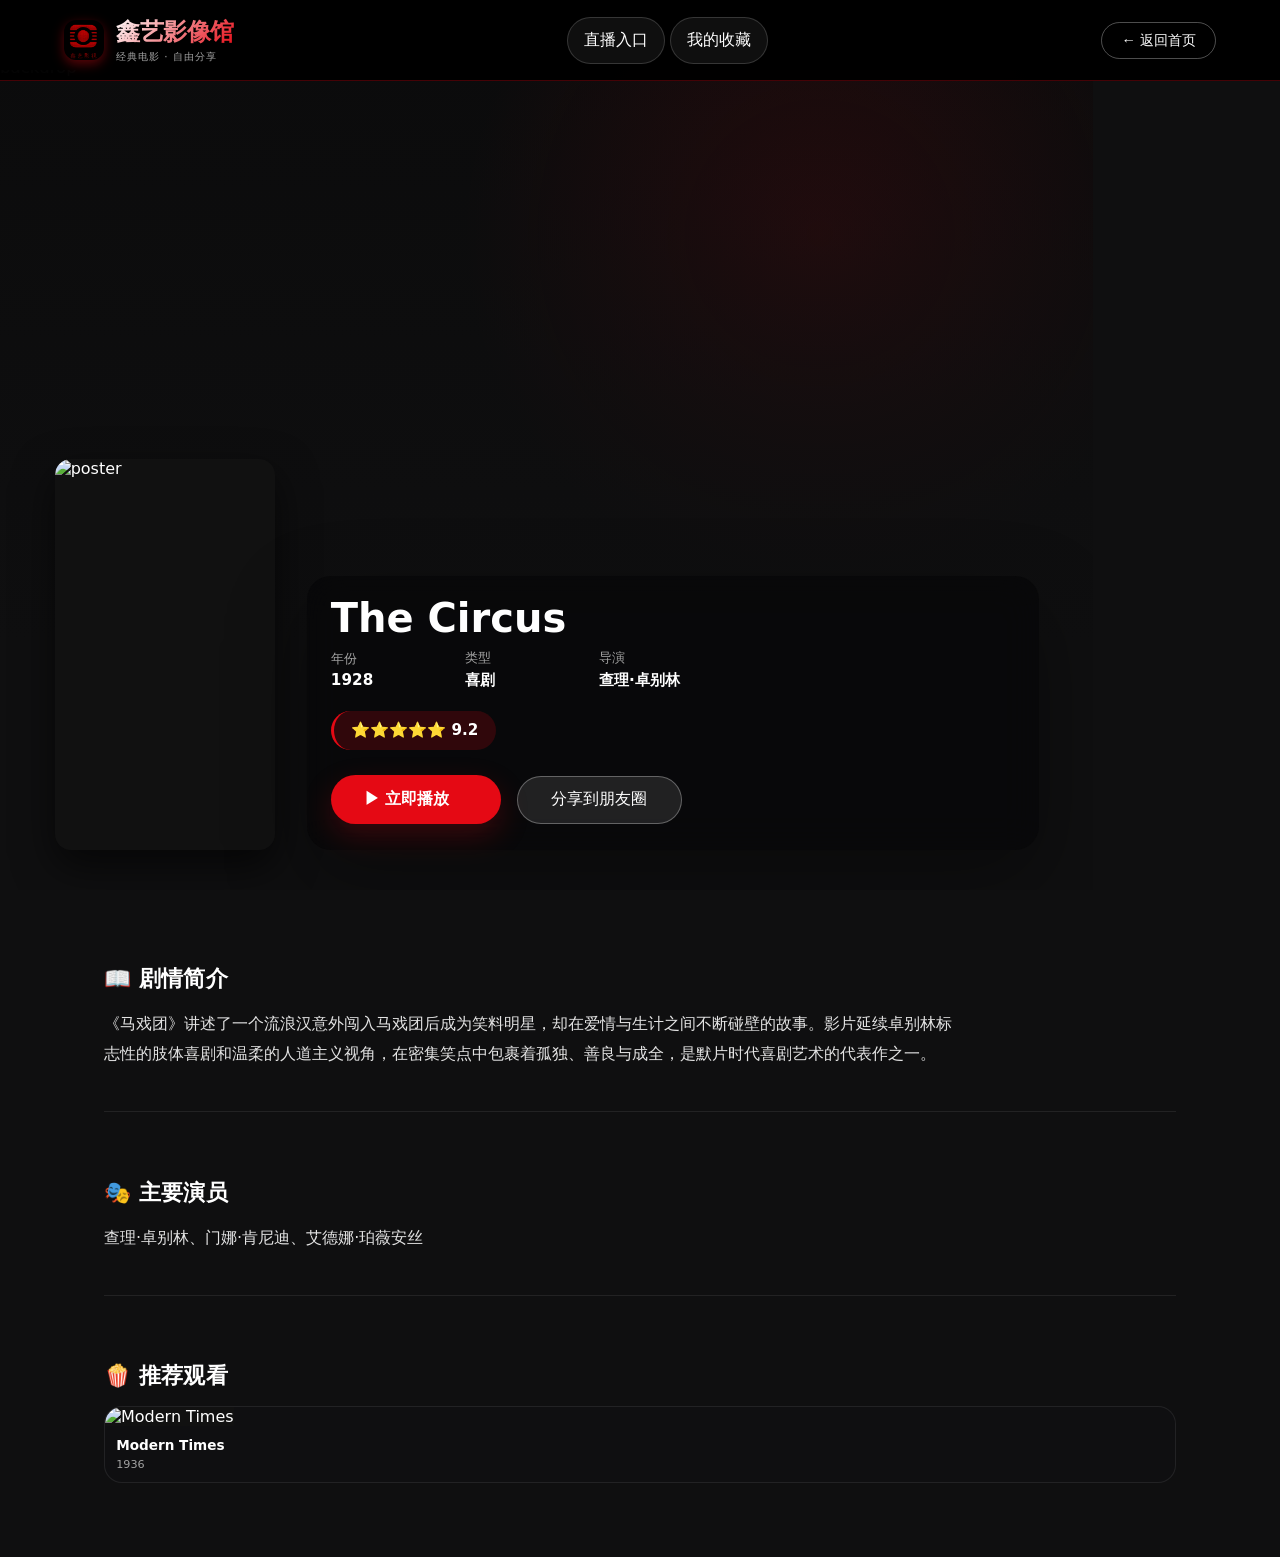
==== commit a7525471: "Update movie overviews" ====
--- a/detail.html
+++ b/detail.html
@@ -2,7 +2,7 @@
 <html lang="zh-CN">
 <head>
     <meta charset="UTF-8">
-    <meta name="viewport" content="width=device-width, initial-scale=1.0">
+    <meta name="viewport" content="width=device-width, initial-scale=1.0, viewport-fit=cover">
     <meta name="description" content="鑫艺影像馆，经典电影自由分享平台。">
     <meta property="og:title" content="电影详情 - 鑫艺影像馆">
     <meta property="og:description" content="观看并分享经典电影。">
@@ -719,21 +719,28 @@
             }
             .detail-hero-content {
                 flex-direction: column;
-                align-items: center;
-                text-align: center;
+                align-items: flex-start;
+                text-align: left;
+                left: 5%;
+                right: 5%;
+                max-width: none;
+                margin: 0;
             }
             .detail-poster {
                 width: 140px;
             }
+            .detail-title-section {
+                width: 100%;
+            }
             .detail-title {
                 font-size: 1.8rem;
             }
             .detail-meta {
-                justify-content: center;
+                justify-content: flex-start;
                 gap: 1rem;
             }
             .detail-actions {
-                justify-content: center;
+                justify-content: flex-start;
             }
             .recommendations {
                 grid-template-columns: repeat(auto-fill, minmax(120px, 1fr));
@@ -948,7 +955,7 @@
             title: "The Circus", 
             year: 1928, 
             genre: "Comedy", 
-            overview: "卓别林大师经典默片，笑中带泪的马戏团故事。", 
+            overview: "《马戏团》讲述了一个流浪汉意外闯入马戏团后成为笑料明星，却在爱情与生计之间不断碰壁的故事。影片延续卓别林标志性的肢体喜剧和温柔的人道主义视角，在密集笑点中包裹着孤独、善良与成全，是默片时代喜剧艺术的代表作之一。", 
             director: "查理·卓别林",
             cast: "查理·卓别林、门娜·肯尼迪、艾德娜·珀薇安丝",
             rating: "⭐⭐⭐⭐⭐ 9.2", 
@@ -964,7 +971,7 @@
             title: "All Quiet on the Western Front", 
             year: 1930, 
             genre: "Drama", 
-            overview: "根据埃里希·玛丽亚·雷马克的同名小说改编，影片以第一次世界大战为背景，通过一个普通德国士兵的视角，真实而深刻地反映了战争的残酷性与毁灭性。影片不仅展现了战争中的血腥与死亡，更重要的是揭示了战争对人性的摧残。这部影片开创了战争电影的新纪元，其反战主题在当时引起了巨大的社会反响。", 
+            overview: "《西线无战事》根据埃里希·玛丽亚·雷马克的同名小说改编，影片以第一次世界大战为背景，通过一个普通德国士兵的视角，真实而深刻地反映了战争的残酷性与毁灭性。影片不仅展现了战争中的血腥与死亡，更重要的是揭示了战争对人性的摧残。这部影片开创了战争电影的新纪元，其反战主题在当时引起了巨大的社会反响。", 
             director: "刘易斯·迈尔斯通",
             cast: "莱万·艾伦、路易斯·沃尔海姆、约翰·威斯利",
             rating: "⭐⭐⭐⭐⭐ 8.9", 
@@ -980,7 +987,7 @@
             title: "Metropolis", 
             year: 1927, 
             genre: "Sci-Fi", 
-            overview: "这部德国表现主义科幻杰作由弗里茨·朗执导，设定在未来的摩天楼城市，通过对现代社会阶级分化的讽刺描绘，探讨了资本主义社会中阶级冲突的问题。影片具有超前的视觉设计和宏大的场景制作，深刻影响了后世科幻电影的发展，被认为是电影史上最重要的作品之一。", 
+            overview: "《大都会》是一部德国表现主义科幻杰作，设定在未来的摩天楼城市，通过对现代社会阶级分化的讽刺描绘，探讨了资本主义社会中阶级冲突的问题。影片具有超前的视觉设计和宏大的场景制作，深刻影响了后世科幻电影的发展，被认为是电影史上最重要的作品之一。", 
             director: "弗里茨·朗",
             cast: "古斯塔夫·弗勒利希、布里吉特·海姆、阿尔弗雷德·阿贝尔",
             rating: "⭐⭐⭐⭐⭐ 8.5", 
@@ -994,7 +1001,7 @@
             title: "Nosferatu", 
             year: 1922, 
             genre: "Horror", 
-            overview: "这是电影史上第一部吸血鬼电影，改编自勃拉姆·斯托克的经典小说《德古拉》。影片运用了表现主义的视觉手法，营造出压抑而诡异的恐怖氛围。虽然这是一部默片，但导演弗里茨·穆瑙通过精妙的镜头语言、灯光设计和美术指导，创造了一个令人毛骨悚然的吸血鬼形象，至今仍被认为是恐怖电影的经典之作。", 
+            overview: "《诺斯费拉图》是电影史上第一部吸血鬼电影，改编自勃拉姆·斯托克的经典小说《德古拉》。影片运用了表现主义的视觉手法，营造出压抑而诡异的恐怖氛围。虽然这是一部默片，但导演弗里茨·穆瑙通过精妙的镜头语言、灯光设计和美术指导，创造了一个令人毛骨悚然的吸血鬼形象，至今仍被认为是恐怖电影的经典之作。", 
             director: "弗里茨·穆瑙",
             cast: "马克斯·施雷克、古斯塔夫·冯·瓦根海姆、格雷塔·施罗德-马坦",
             rating: "⭐⭐⭐⭐ 8.0", 
@@ -1008,7 +1015,7 @@
             title: "Modern Times", 
             year: 1936, 
             genre: "Comedy", 
-            overview: "卓别林最后一部默片，也是他对工业时代社会的深刻讽刺。影片讲述了一个工厂工人在现代化生产线中的困境与挣扎，通过幽默夸张的表演手法，揭露了机器时代对人性的压抑。影片将喜剧与社会批评完美融合，既能让观众发笑，又能引发深刻的思考。这部影片标志着默片时代的终结，也是卓别林艺术成就的巅峰之作。", 
+            overview: "《摩登时代》是卓别林最后一部默片，也是他对工业时代社会的深刻讽刺。影片讲述了一个工厂工人在现代化生产线中的困境与挣扎，通过幽默夸张的表演手法，揭露了机器时代对人性的压抑。影片将喜剧与社会批评完美融合，既能让观众发笑，又能引发深刻的思考。这部影片标志着默片时代的终结，也是卓别林艺术成就的巅峰之作。", 
             director: "查理·卓别林",
             cast: "查理·卓别林、宝琳·戈达德、亨利·伯格曼",
             rating: "⭐⭐⭐⭐⭐ 9.0", 
@@ -1022,7 +1029,7 @@
             title: "Frankenstein", 
             year: 1931, 
             genre: "Horror", 
-            overview: "科学怪人的银幕始祖，哥特恐怖经典。", 
+            overview: "《弗兰肯斯坦》改编自玛丽·雪莱的经典小说，讲述科学家维克多·弗兰肯斯坦创造生命后无法面对后果，最终引发悲剧的故事。影片以阴郁的哥特氛围、强烈的光影造型和鲍里斯·卡洛夫令人难忘的表演，塑造了影史最具代表性的怪物形象之一，也让科学伦理与孤独恐惧成为恐怖电影的重要母题。", 
             director: "詹姆斯·惠尔",
             cast: "科林·克莱夫、鲍里斯·卡洛夫、梅·克拉克",
             rating: "⭐⭐⭐⭐ 7.8", 
@@ -1038,7 +1045,7 @@
             title: "The General", 
             year: 1926, 
             genre: "Action", 
-            overview: "巴斯特·基顿的火车追逐动作喜剧巅峰。", 
+            overview: "《将军号》由巴斯特·基顿主演并联合执导，故事取材于美国南北战争时期的火车追逐事件。影片将冒险、爱情、战争场面和精密的机械喜剧融为一体，大量实景特技至今仍令人惊叹。基顿冷面笑匠式的表演与严密的动作调度，使这部作品成为默片动作喜剧的巅峰之一。", 
             director: "巴斯特·基顿、克莱德·布鲁克曼",
             cast: "巴斯特·基顿、玛丽昂·梅克、格伦·卡范",
             rating: "⭐⭐⭐⭐⭐ 8.7", 
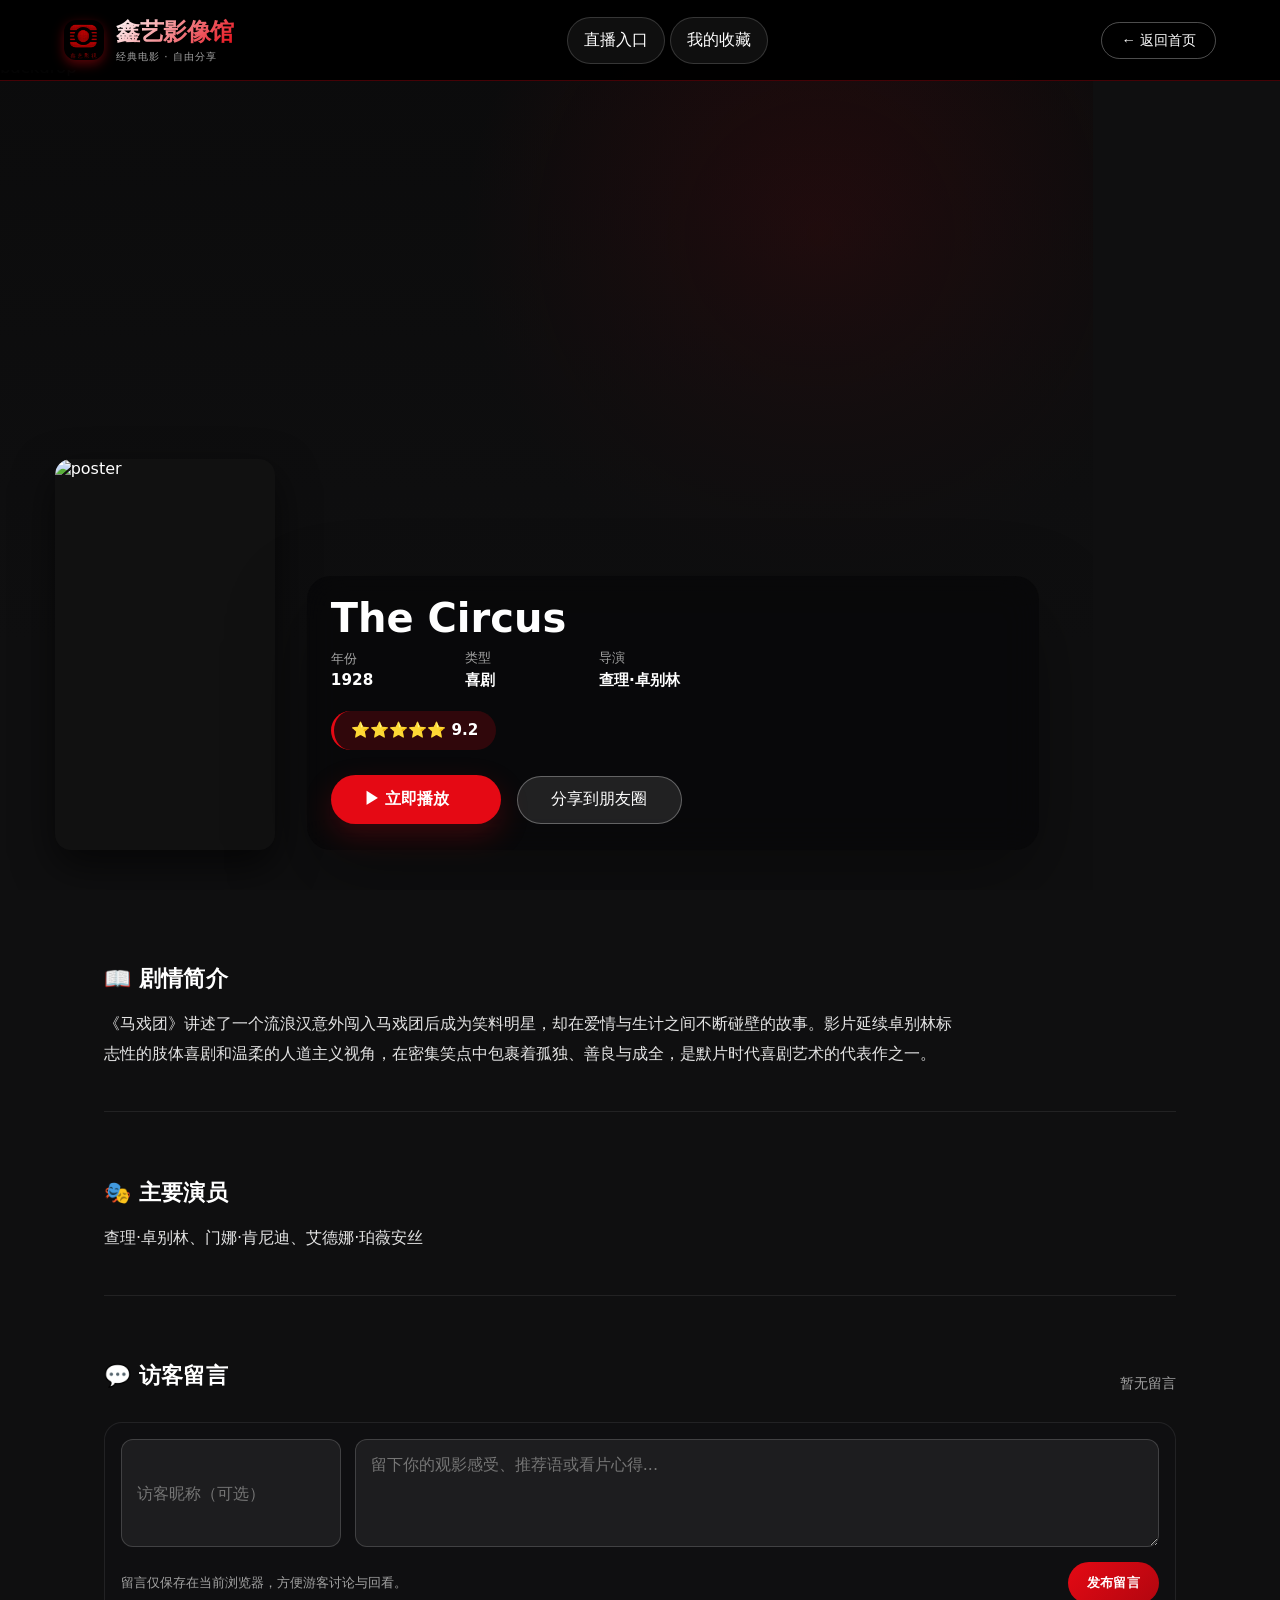
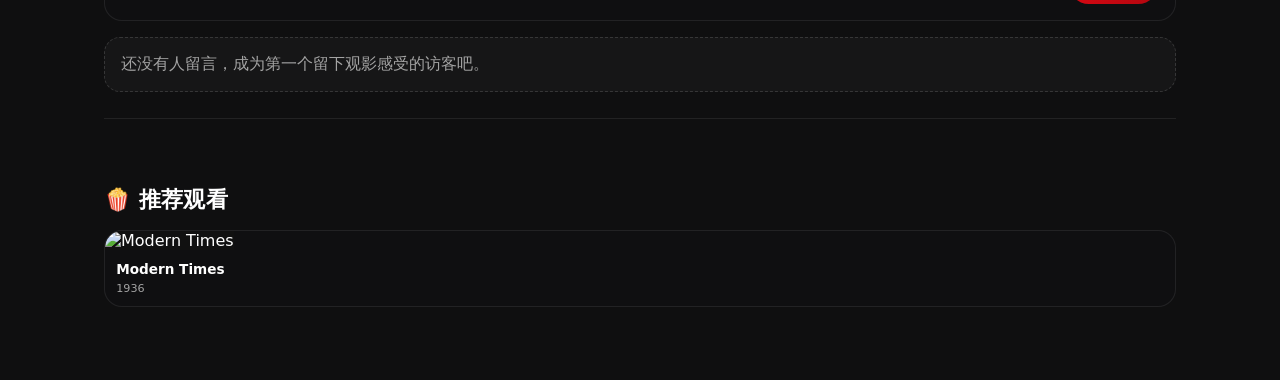
==== commit 781cb52d: "update" ====
--- a/detail.html
+++ b/detail.html
@@ -386,6 +386,132 @@
             color: #e3e3e3;
             margin-bottom: 1rem;
             max-width: 860px;
+        }
+
+        .section-header {
+            display: flex;
+            align-items: center;
+            justify-content: space-between;
+            gap: 1rem;
+            margin-bottom: 1rem;
+            flex-wrap: wrap;
+        }
+
+        .comment-count {
+            color: #a3a3a3;
+            font-size: 0.9rem;
+        }
+
+        .guest-comment-form {
+            display: grid;
+            gap: 0.9rem;
+            background: rgba(16,16,18,0.96);
+            border: 1px solid rgba(255,255,255,0.08);
+            border-radius: 18px;
+            padding: 1rem;
+            margin-bottom: 1rem;
+        }
+
+        .comment-input-grid {
+            display: grid;
+            grid-template-columns: minmax(0, 220px) minmax(0, 1fr);
+            gap: 0.85rem;
+        }
+
+        .guest-comment-form input,
+        .guest-comment-form textarea {
+            width: 100%;
+            border-radius: 12px;
+            border: 1px solid rgba(255,255,255,0.16);
+            background: rgba(255,255,255,0.06);
+            color: #fff;
+            padding: 0.9rem 0.95rem;
+            font: inherit;
+            outline: none;
+        }
+
+        .guest-comment-form input:focus,
+        .guest-comment-form textarea:focus {
+            border-color: rgba(229,9,20,0.75);
+            background: rgba(255,255,255,0.1);
+        }
+
+        .guest-comment-form textarea {
+            min-height: 108px;
+            resize: vertical;
+        }
+
+        .guest-comment-actions {
+            display: flex;
+            align-items: center;
+            justify-content: space-between;
+            gap: 1rem;
+            flex-wrap: wrap;
+        }
+
+        .guest-comment-tip {
+            color: #a3a3a3;
+            font-size: 0.82rem;
+        }
+
+        .btn-submit-comment {
+            border: none;
+            cursor: pointer;
+            border-radius: 999px;
+            color: #fff;
+            background: linear-gradient(135deg, #e50914, #b1060f);
+            padding: 0.78rem 1.2rem;
+            font-weight: 700;
+            letter-spacing: 0.02em;
+            transition: transform 0.2s, filter 0.2s;
+        }
+
+        .btn-submit-comment:hover {
+            transform: translateY(-1px);
+            filter: brightness(1.08);
+        }
+
+        .guest-comment-list {
+            display: grid;
+            gap: 0.9rem;
+        }
+
+        .guest-comment-item {
+            border: 1px solid rgba(255,255,255,0.08);
+            background: rgba(16,16,18,0.92);
+            border-radius: 16px;
+            padding: 0.95rem 1rem;
+        }
+
+        .guest-comment-meta {
+            display: flex;
+            align-items: center;
+            justify-content: space-between;
+            gap: 0.8rem;
+            margin-bottom: 0.65rem;
+            color: #d7d7d7;
+            font-size: 0.82rem;
+            flex-wrap: wrap;
+        }
+
+        .guest-comment-name {
+            font-weight: 700;
+            color: #fff;
+        }
+
+        .guest-comment-message {
+            line-height: 1.8;
+            color: #e4e4e4;
+            white-space: pre-wrap;
+            word-break: break-word;
+        }
+
+        .guest-comment-empty {
+            color: #a3a3a3;
+            border: 1px dashed rgba(255,255,255,0.14);
+            border-radius: 16px;
+            padding: 1rem;
+            background: rgba(255,255,255,0.03);
         }
 
         /* 推荐区 */
@@ -895,6 +1021,28 @@
         <div class="content-section">
             <h2 class="section-title">🎭 主要演员</h2>
             <div class="overview-text" id="detailCast"></div>
+        </div>
+
+        <!-- 访客留言 -->
+        <div class="content-section">
+            <div class="section-header">
+                <h2 class="section-title">💬 访客留言</h2>
+                <div class="comment-count" id="commentCount">暂无留言</div>
+            </div>
+
+            <form class="guest-comment-form" id="commentForm">
+                <div class="comment-input-grid">
+                    <input id="guestNameInput" type="text" maxlength="20" placeholder="访客昵称（可选）" aria-label="访客昵称">
+                    <textarea id="guestMessageInput" maxlength="240" placeholder="留下你的观影感受、推荐语或看片心得..." aria-label="留言内容"></textarea>
+                </div>
+                <div class="guest-comment-actions">
+                    <div class="guest-comment-tip">留言仅保存在当前浏览器，方便游客讨论与回看。</div>
+                    <button class="btn-submit-comment" type="submit">发布留言</button>
+                </div>
+            </form>
+
+            <div class="guest-comment-list" id="commentList"></div>
+            <div class="guest-comment-empty" id="commentEmpty">还没有人留言，成为第一个留下观影感受的访客吧。</div>
         </div>
 
         <!-- 推荐电影 -->
@@ -1463,6 +1611,104 @@
     }
 
     // 渲染详情页
+    function getCommentStorageKey(movieId) {
+        return `guestComments_${movieId}`;
+    }
+
+    function getGuestComments(movieId) {
+        try {
+            const stored = JSON.parse(localStorage.getItem(getCommentStorageKey(movieId)) || '[]');
+            return Array.isArray(stored) ? stored : [];
+        } catch (error) {
+            console.warn('读取留言失败:', error);
+            return [];
+        }
+    }
+
+    function saveGuestComments(movieId, comments) {
+        localStorage.setItem(getCommentStorageKey(movieId), JSON.stringify(comments));
+    }
+
+    function renderComments(movieId) {
+        const list = document.getElementById('commentList');
+        const empty = document.getElementById('commentEmpty');
+        const count = document.getElementById('commentCount');
+        const comments = getGuestComments(movieId)
+            .filter(comment => comment && typeof comment.message === 'string')
+            .sort((a, b) => new Date(b.createdAt || 0) - new Date(a.createdAt || 0));
+
+        count.textContent = comments.length ? `共 ${comments.length} 条留言` : '暂无留言';
+        list.innerHTML = '';
+
+        if (!comments.length) {
+            empty.style.display = 'block';
+            return;
+        }
+
+        empty.style.display = 'none';
+
+        comments.forEach(comment => {
+            const item = document.createElement('article');
+            item.className = 'guest-comment-item';
+
+            const meta = document.createElement('div');
+            meta.className = 'guest-comment-meta';
+
+            const name = document.createElement('div');
+            name.className = 'guest-comment-name';
+            name.textContent = comment.name || '访客';
+
+            const time = document.createElement('div');
+            const createdAt = new Date(comment.createdAt || Date.now());
+            time.textContent = createdAt.toLocaleString('zh-CN', {
+                year: 'numeric',
+                month: '2-digit',
+                day: '2-digit',
+                hour: '2-digit',
+                minute: '2-digit'
+            });
+
+            meta.appendChild(name);
+            meta.appendChild(time);
+
+            const message = document.createElement('div');
+            message.className = 'guest-comment-message';
+            message.textContent = comment.message;
+
+            item.appendChild(meta);
+            item.appendChild(message);
+            list.appendChild(item);
+        });
+    }
+
+    function handleCommentSubmit(event) {
+        event.preventDefault();
+        const movie = getCurrentMovie();
+        const nameInput = document.getElementById('guestNameInput');
+        const messageInput = document.getElementById('guestMessageInput');
+        const name = (nameInput.value || '访客').trim().slice(0, 20) || '访客';
+        const message = messageInput.value.trim().slice(0, 240);
+
+        if (!message) {
+            showShareToast('留言内容不能为空。');
+            messageInput.focus();
+            return;
+        }
+
+        const comments = getGuestComments(movie.id);
+        comments.unshift({
+            name,
+            message,
+            createdAt: new Date().toISOString()
+        });
+
+        saveGuestComments(movie.id, comments.slice(0, 50));
+        renderComments(movie.id);
+        nameInput.value = '';
+        messageInput.value = '';
+        showShareToast('留言已发布，欢迎继续交流。');
+    }
+
     function renderDetail() {
         const movie = getCurrentMovie();
         document.getElementById('detailTitle').textContent = movie.title;
@@ -1482,6 +1728,7 @@
         playBtn.textContent = savedProgress >= 5 ? `▶ 继续播放 ${formatTime(savedProgress)}` : '▶ 立即播放';
         playBtn.addEventListener('click', () => playMovie(movie));
         document.getElementById('shareMovieBtn').addEventListener('click', () => shareMovie(movie));
+        renderComments(movie.id);
 
         // 推荐电影（同类型）
         const recommendations = moviesData.filter(m => m.genre === movie.genre && m.id !== movie.id);
@@ -1944,6 +2191,7 @@
 
     // 事件监听
     document.getElementById('closeModalBtn').addEventListener('click', closeModal);
+    document.getElementById('commentForm').addEventListener('submit', handleCommentSubmit);
     window.addEventListener('click', (e) => {
         if (e.target === document.getElementById('videoModal')) closeModal();
     });
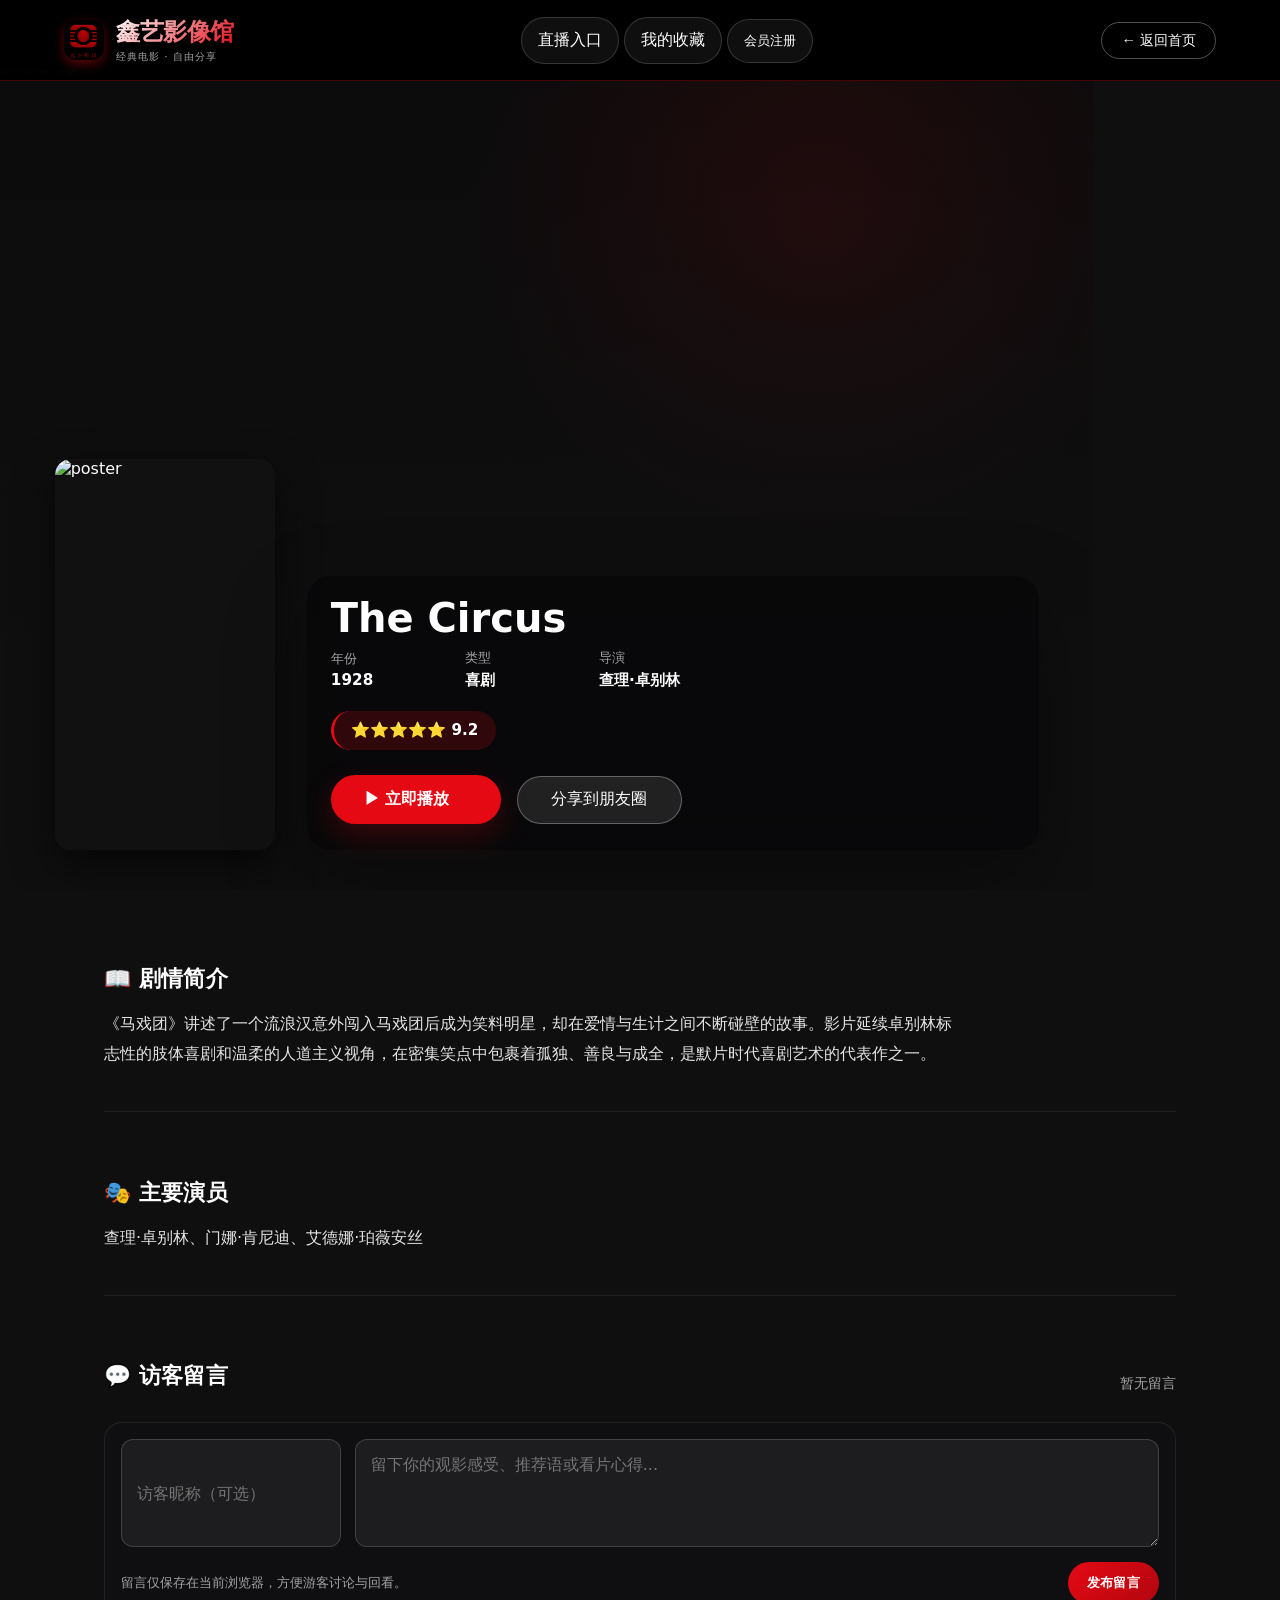
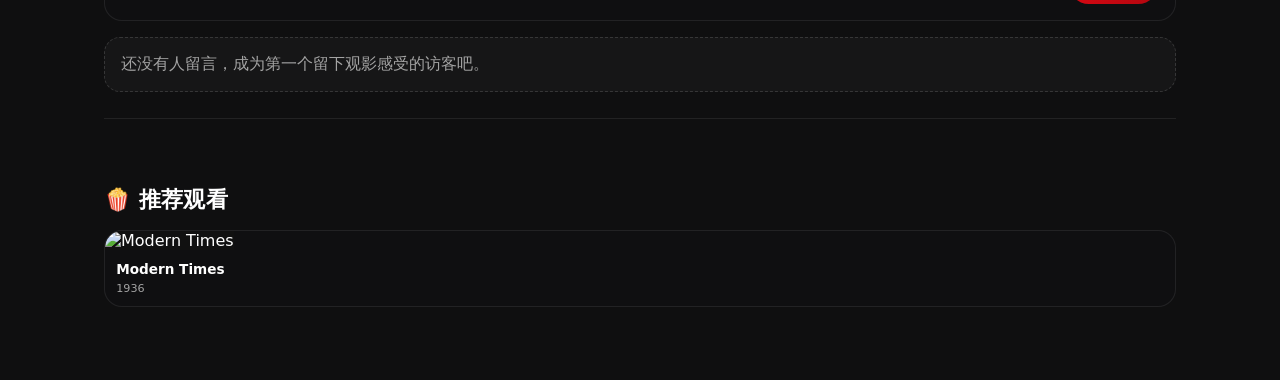
==== commit 03be047b: "update" ====
--- a/detail.html
+++ b/detail.html
@@ -499,6 +499,27 @@
             color: #fff;
         }
 
+        .guest-comment-actions {
+            display: flex;
+            align-items: center;
+            gap: 0.65rem;
+            flex-wrap: wrap;
+        }
+
+        .guest-comment-delete-btn {
+            border: 1px solid rgba(255,255,255,0.16);
+            background: rgba(255,255,255,0.06);
+            color: #ffb3b8;
+            border-radius: 999px;
+            padding: 0.25rem 0.65rem;
+            font-size: 0.78rem;
+            cursor: pointer;
+        }
+
+        .guest-comment-delete-btn:hover {
+            background: rgba(255,255,255,0.12);
+        }
+
         .guest-comment-message {
             line-height: 1.8;
             color: #e4e4e4;
@@ -971,9 +992,48 @@
     <div>
         <a class="nav-link" href="live.html">直播入口</a>
         <a class="nav-link" href="favorites.html">我的收藏</a>
+        <button class="nav-link" id="openRegisterModalBtn" type="button">会员注册</button>
     </div>
     <button class="back-btn" onclick="goHome()">← 返回首页</button>
 </nav>
+
+<div class="share-toast" id="shareToast" role="status" aria-live="polite"></div>
+<div class="auth-modal" id="registerModal" hidden>
+    <div class="auth-card">
+        <div class="auth-header">
+            <h2>会员注册</h2>
+            <button class="auth-close" id="closeRegisterModalBtn" type="button" aria-label="关闭">×</button>
+        </div>
+        <div class="auth-tabs">
+            <button class="auth-tab active" id="loginTab" type="button">登录</button>
+            <button class="auth-tab" id="registerTab" type="button">注册</button>
+        </div>
+        <form class="auth-form" id="loginForm" hidden>
+            <label>
+                用户名
+                <input id="loginUsername" type="text" maxlength="20" placeholder="请输入用户名" required>
+            </label>
+            <label>
+                密码
+                <input id="loginPassword" type="password" maxlength="40" placeholder="请输入密码" required>
+            </label>
+            <button class="auth-submit" type="submit">登录</button>
+        </form>
+        <form class="auth-form" id="registerForm">
+            <label>
+                用户名
+                <input id="registerUsername" type="text" maxlength="20" placeholder="请输入用户名" required>
+            </label>
+            <label>
+                密码
+                <input id="registerPassword" type="password" maxlength="40" placeholder="请输入密码" required>
+            </label>
+            <button class="auth-submit" type="submit">注册会员</button>
+        </form>
+        <div class="auth-status" id="authStatus"></div>
+        <div class="auth-tip">说明：现在使用后端接口保存会员账号，登录后会在当前浏览器保持会话。</div>
+    </div>
+</div>
 
 <div class="detail-container">
     <!-- 头部 -->
@@ -1006,8 +1066,6 @@
             </div>
         </div>
     </div>
-
-    <div class="share-toast" id="shareToast" role="status" aria-live="polite"></div>
 
     <!-- 内容 -->
     <div class="detail-content">
@@ -1095,6 +1153,7 @@
 </div>
 
 <script src="player.js?v=20260531-decode-fix"></script>
+<script src="member-register.js"></script>
 <script>
     // 电影数据（与主页同步）
     const moviesData = [
@@ -1629,6 +1688,18 @@
         localStorage.setItem(getCommentStorageKey(movieId), JSON.stringify(comments));
     }
 
+    function getCommentId(comment) {
+        return comment?.id || `${comment?.createdAt || Date.now()}-${comment?.name || '访客'}-${comment?.message || ''}`;
+    }
+
+    function deleteGuestComment(movieId, commentId) {
+        const comments = getGuestComments(movieId);
+        const nextComments = comments.filter(comment => getCommentId(comment) !== commentId);
+        saveGuestComments(movieId, nextComments);
+        renderComments(movieId);
+        showShareToast('留言已删除。');
+    }
+
     function renderComments(movieId) {
         const list = document.getElementById('commentList');
         const empty = document.getElementById('commentEmpty');
@@ -1657,6 +1728,9 @@
             const name = document.createElement('div');
             name.className = 'guest-comment-name';
             name.textContent = comment.name || '访客';
+
+            const actions = document.createElement('div');
+            actions.className = 'guest-comment-actions';
 
             const time = document.createElement('div');
             const createdAt = new Date(comment.createdAt || Date.now());
@@ -1668,8 +1742,17 @@
                 minute: '2-digit'
             });
 
+            const deleteBtn = document.createElement('button');
+            deleteBtn.type = 'button';
+            deleteBtn.className = 'guest-comment-delete-btn';
+            deleteBtn.textContent = '删除';
+            deleteBtn.addEventListener('click', () => deleteGuestComment(movieId, getCommentId(comment)));
+
+            actions.appendChild(time);
+            actions.appendChild(deleteBtn);
+
             meta.appendChild(name);
-            meta.appendChild(time);
+            meta.appendChild(actions);
 
             const message = document.createElement('div');
             message.className = 'guest-comment-message';
@@ -1697,6 +1780,7 @@
 
         const comments = getGuestComments(movie.id);
         comments.unshift({
+            id: `${Date.now()}-${Math.random().toString(16).slice(2, 8)}`,
             name,
             message,
             createdAt: new Date().toISOString()
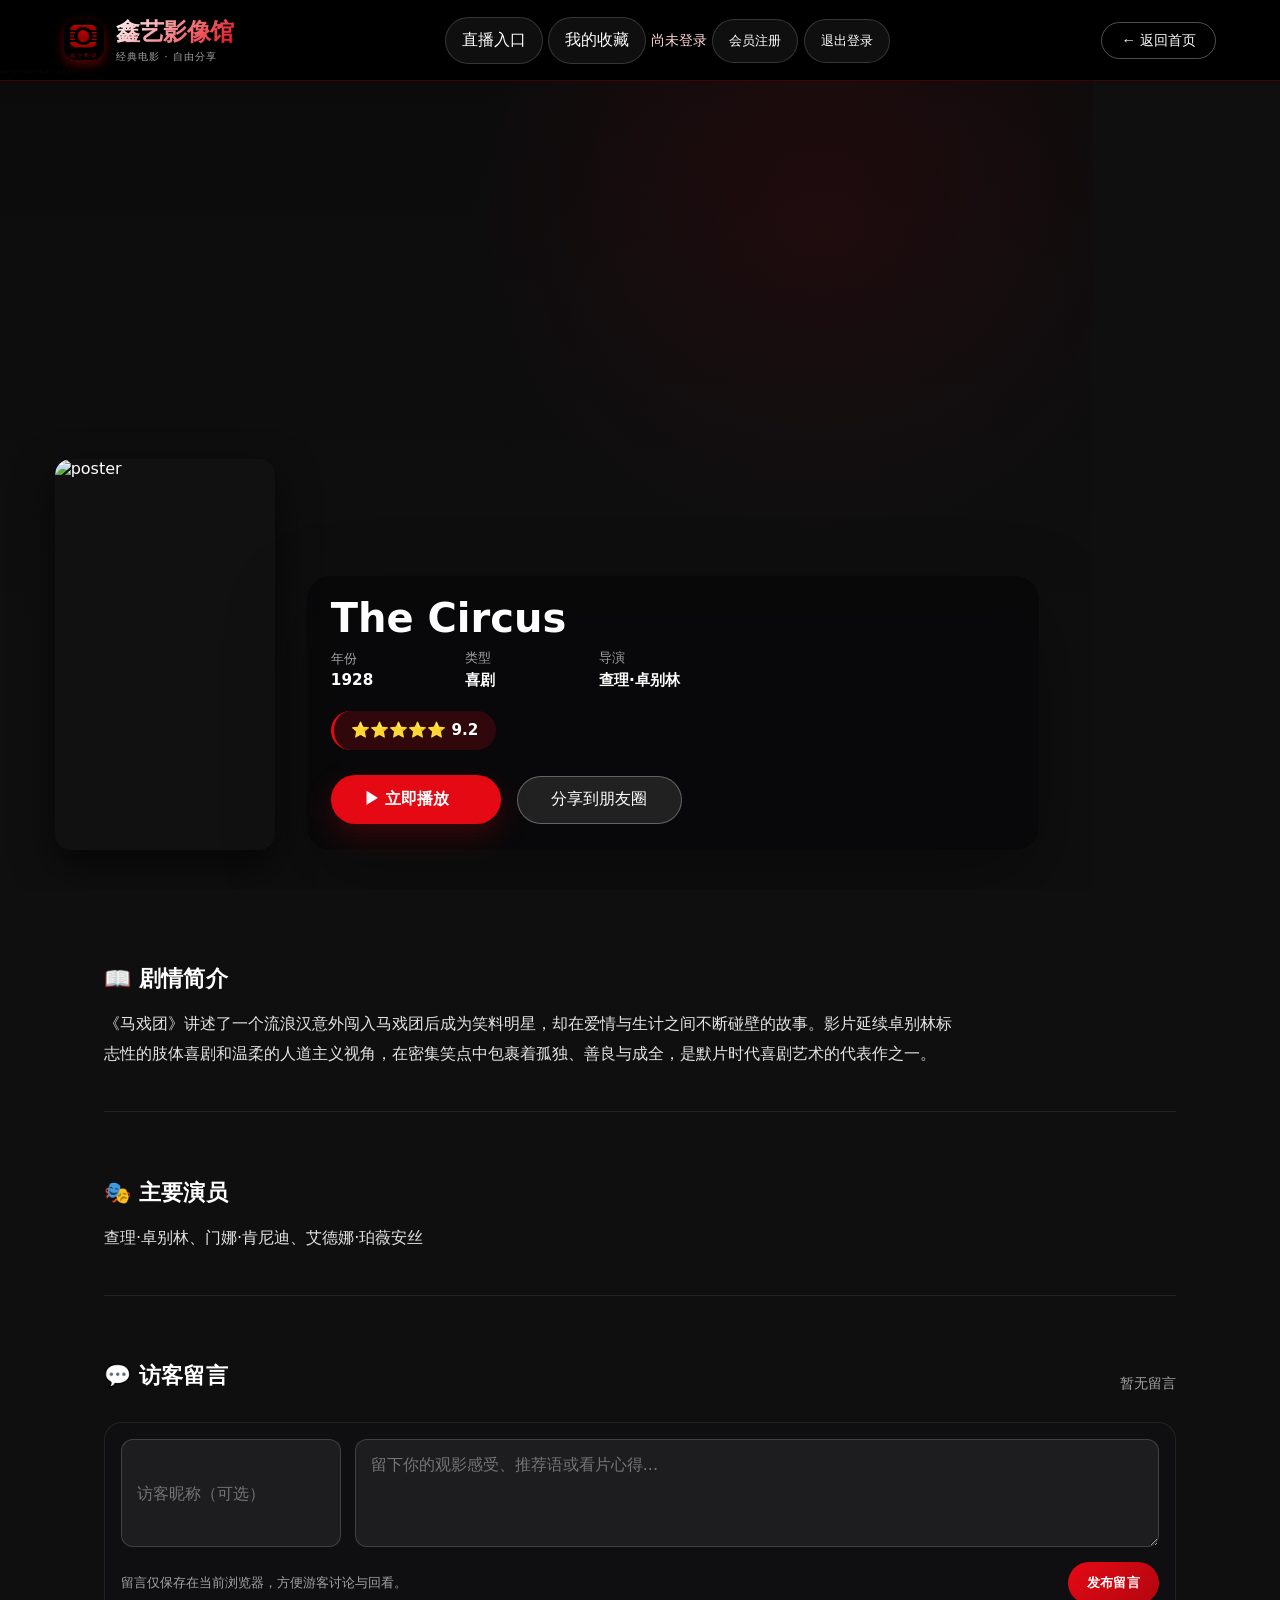
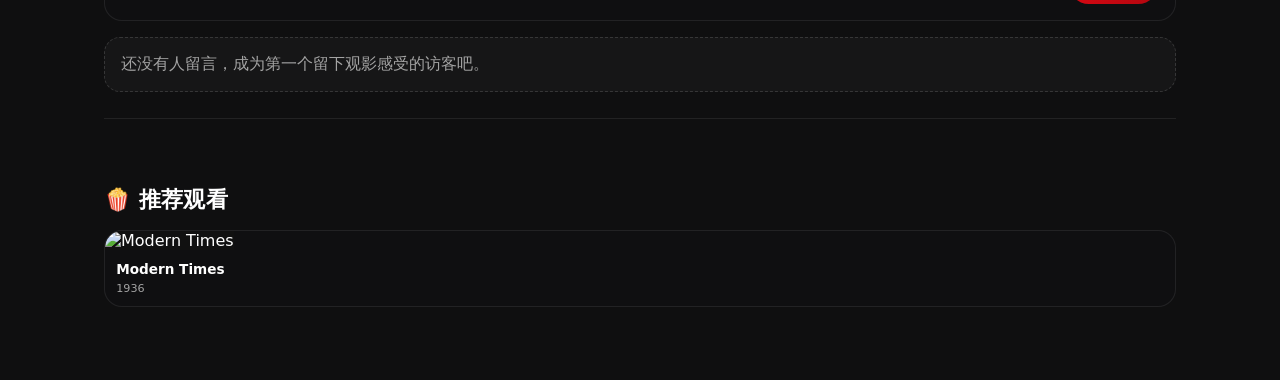
==== commit 02b9fcf0: "update" ====
--- a/detail.html
+++ b/detail.html
@@ -992,7 +992,9 @@
     <div>
         <a class="nav-link" href="live.html">直播入口</a>
         <a class="nav-link" href="favorites.html">我的收藏</a>
+        <span class="auth-nav-status" id="authNavStatus"></span>
         <button class="nav-link" id="openRegisterModalBtn" type="button">会员注册</button>
+        <button class="nav-link" id="logoutBtn" type="button" hidden>退出登录</button>
     </div>
     <button class="back-btn" onclick="goHome()">← 返回首页</button>
 </nav>
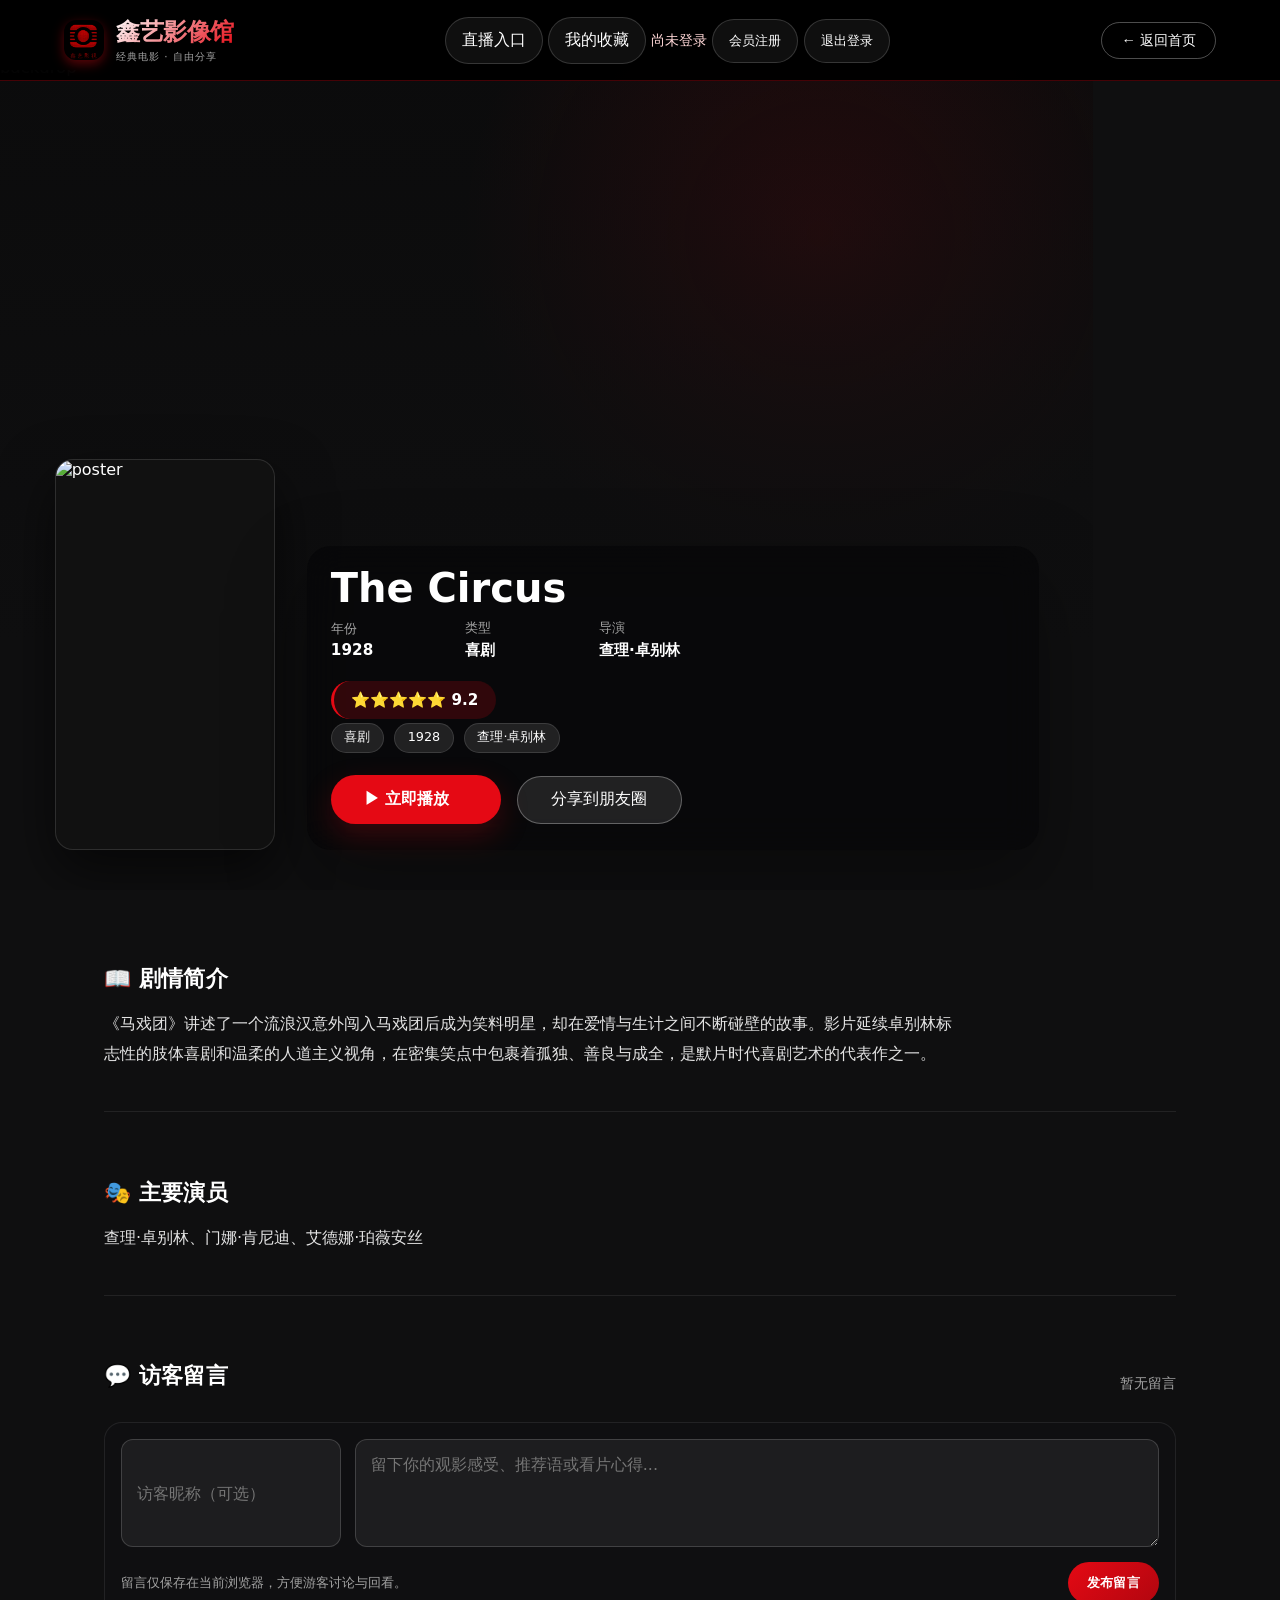
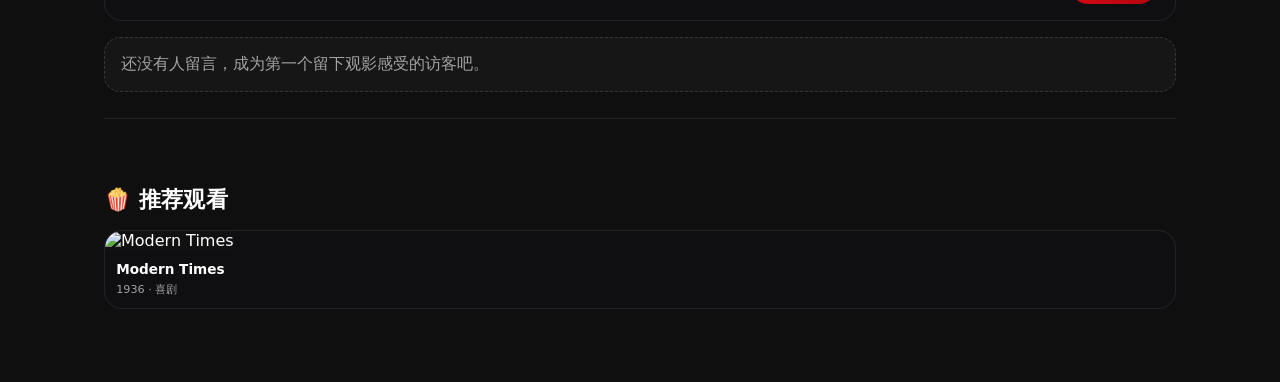
==== commit ed4b8bfb: "update" ====
--- a/detail.html
+++ b/detail.html
@@ -8,6 +8,12 @@
     <meta property="og:description" content="观看并分享经典电影。">
     <meta property="og:image" content="https://pub-c8dff8c2f0a44d65a2aa76008f27ed86.r2.dev/Circle_hb_h.png">
     <meta property="og:type" content="video.movie">
+    <meta name="keywords" content="经典电影, 电影点播, 影视站, 旧片, 默片, 电影推荐">
+    <meta name="robots" content="index,follow">
+    <meta name="theme-color" content="#0f0f10">
+    <link rel="canonical" href="https://example.com/detail.html?id=1">
+    <link rel="preconnect" href="https://pub-c8dff8c2f0a44d65a2aa76008f27ed86.r2.dev">
+    <link rel="preconnect" href="https://cdn.jsdelivr.net">
     <link rel="icon" href="logo.png">
     <link rel="apple-touch-icon" href="logo.png">
     <title>电影详情 - 鑫艺影像馆</title>
@@ -213,10 +219,18 @@
             width: 220px;
             flex-shrink: 0;
             aspect-ratio: var(--movie-poster-aspect);
-            border-radius: 16px;
+            border-radius: 18px;
             object-fit: cover;
             background: #111;
-            box-shadow: 0 16px 40px rgba(0,0,0,0.6);
+            box-shadow: 0 22px 55px rgba(0,0,0,0.58);
+            border: 1px solid rgba(255,255,255,0.12);
+            transform: translateY(0);
+            transition: transform 0.2s ease, box-shadow 0.2s ease;
+        }
+
+        .detail-poster:hover {
+            transform: translateY(-4px) scale(1.01);
+            box-shadow: 0 24px 60px rgba(0,0,0,0.7);
         }
 
         .detail-title-section {
@@ -285,6 +299,22 @@
             margin-top: 1.4rem;
             flex-wrap: wrap;
             align-items: center;
+        }
+
+        .detail-badges {
+            display: flex;
+            gap: 0.6rem;
+            flex-wrap: wrap;
+            margin-bottom: 0.9rem;
+        }
+
+        .detail-badge {
+            padding: 0.35rem 0.8rem;
+            border-radius: 999px;
+            background: rgba(255,255,255,0.1);
+            color: #fff;
+            font-size: 0.8rem;
+            border: 1px solid rgba(255,255,255,0.12);
         }
 
         .btn-play-large {
@@ -1061,6 +1091,7 @@
                     </div>
                 </div>
                 <div class="detail-rating" id="detailRating">⭐⭐⭐⭐⭐ 9.0</div>
+                <div class="detail-badges" id="detailBadges"></div>
                 <div class="detail-actions">
                     <button class="btn-play-large" id="playBtn">▶ 立即播放</button>
                     <button class="btn-share" id="shareMovieBtn" type="button">分享到朋友圈</button>
@@ -1806,6 +1837,11 @@
         document.getElementById('detailCast').textContent = movie.cast;
         document.getElementById('detailBackdrop').src = movie.backdrop;
         document.getElementById('detailPoster').src = movie.poster;
+        document.getElementById('detailBadges').innerHTML = [
+            `<span class="detail-badge">${getGenreLabel(movie.genre)}</span>`,
+            `<span class="detail-badge">${movie.year}</span>`,
+            `<span class="detail-badge">${movie.director}</span>`
+        ].join('');
         document.title = `${movie.title} - 鑫艺影像馆`;
         setShareMeta(movie);
 
@@ -1828,11 +1864,11 @@
         return;
     }
     grid.innerHTML = movies.map(movie => `
-        <div class="rec-card" onclick="goToDetail(${movie.id})">
-            <img class="rec-poster" src="${movie.poster}" alt="${movie.title}">
+        <div class="rec-card" onclick="goToDetail(${movie.id})" role="button" tabindex="0" onkeydown="if(event.key==='Enter'||event.key===' '){event.preventDefault();goToDetail(${movie.id});}">
+            <img class="rec-poster" src="${movie.poster}" alt="${movie.title}" loading="lazy" decoding="async">
             <div class="rec-info">
                 <div class="rec-title">${movie.title}</div>
-                <div class="rec-year">${movie.year}</div>
+                <div class="rec-year">${movie.year} · ${getGenreLabel(movie.genre)}</div>
             </div>
         </div>
     `).join('');
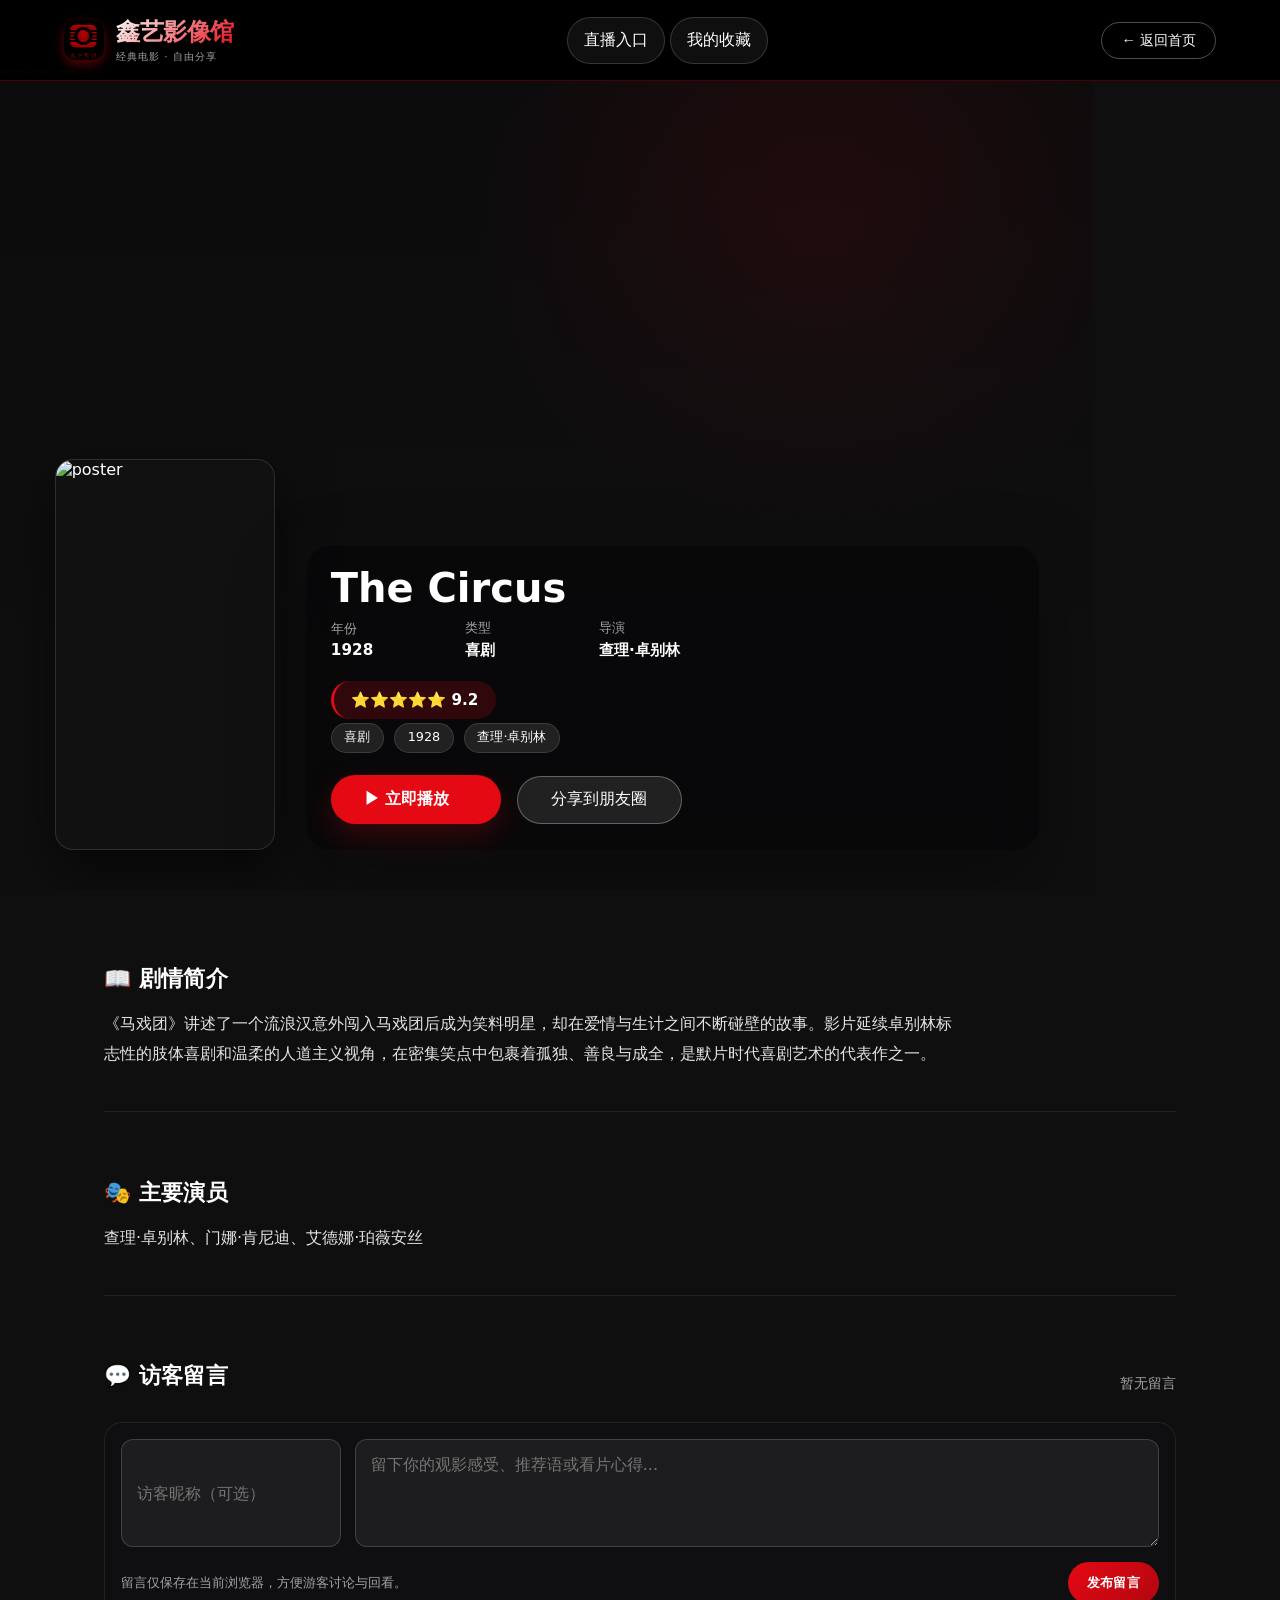
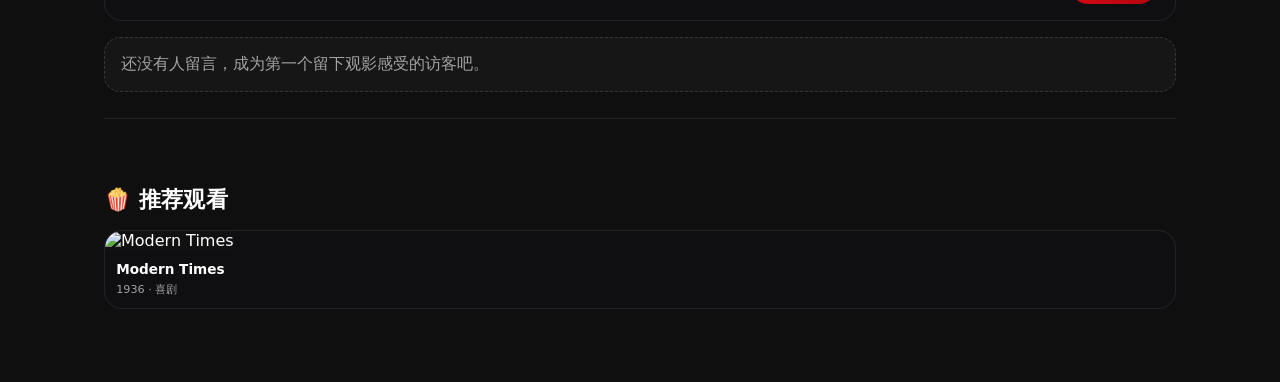
==== commit 75b2bf7e: "feat: refine member registration flow" ====
--- a/detail.html
+++ b/detail.html
@@ -1022,9 +1022,6 @@
     <div>
         <a class="nav-link" href="live.html">直播入口</a>
         <a class="nav-link" href="favorites.html">我的收藏</a>
-        <span class="auth-nav-status" id="authNavStatus"></span>
-        <button class="nav-link" id="openRegisterModalBtn" type="button">会员注册</button>
-        <button class="nav-link" id="logoutBtn" type="button" hidden>退出登录</button>
     </div>
     <button class="back-btn" onclick="goHome()">← 返回首页</button>
 </nav>
@@ -1052,18 +1049,48 @@
             <button class="auth-submit" type="submit">登录</button>
         </form>
         <form class="auth-form" id="registerForm">
+            <div class="auth-hero">
+                <div class="auth-pretitle">加入会员</div>
+                <h3>开始你的影视订阅之旅</h3>
+            </div>
+            <div class="auth-steps">
+                <span class="auth-step active">1</span>
+                <span>→</span>
+                <span class="auth-step">2</span>
+                <span>→</span>
+                <span class="auth-step">3</span>
+            </div>
+            <div class="auth-benefits">
+                <div class="auth-benefits-title">会员权益</div>
+                <ul>
+                    <li>高清 / 4K 影片观看</li>
+                    <li>收藏与观看历史管理</li>
+                    <li>优先更新精彩直播内容</li>
+                </ul>
+            </div>
             <label>
-                用户名
-                <input id="registerUsername" type="text" maxlength="20" placeholder="请输入用户名" required>
+                邮箱 / 手机号
+                <input id="registerContact" type="text" maxlength="40" placeholder="请输入邮箱或手机号" required>
             </label>
+            <div class="auth-inline-field">
+                <label style="flex: 1 1 auto;">
+                    验证码
+                    <input id="registerCode" type="text" maxlength="6" placeholder="6位验证码" required>
+                </label>
+                <button class="auth-secondary" id="sendRegisterCodeBtn" type="button">获取验证码</button>
+            </div>
             <label>
-                密码
-                <input id="registerPassword" type="password" maxlength="40" placeholder="请输入密码" required>
+                设置密码
+                <input id="registerPassword" type="password" maxlength="40" placeholder="请输入至少6位密码" required>
             </label>
-            <button class="auth-submit" type="submit">注册会员</button>
+            <label class="auth-check-row">
+                <input id="registerAgree" type="checkbox">
+                <span>我已阅读并接受会员服务条款</span>
+            </label>
+            <button class="auth-submit" type="submit">完成注册</button>
         </form>
         <div class="auth-status" id="authStatus"></div>
-        <div class="auth-tip">说明：现在使用后端接口保存会员账号，登录后会在当前浏览器保持会话。</div>
+        <div class="auth-tip">说明：本流程为前端演示版，验证码由前端生成并提示，实际接入时应接入短信或邮件服务。</div>
     </div>
 </div>
 
